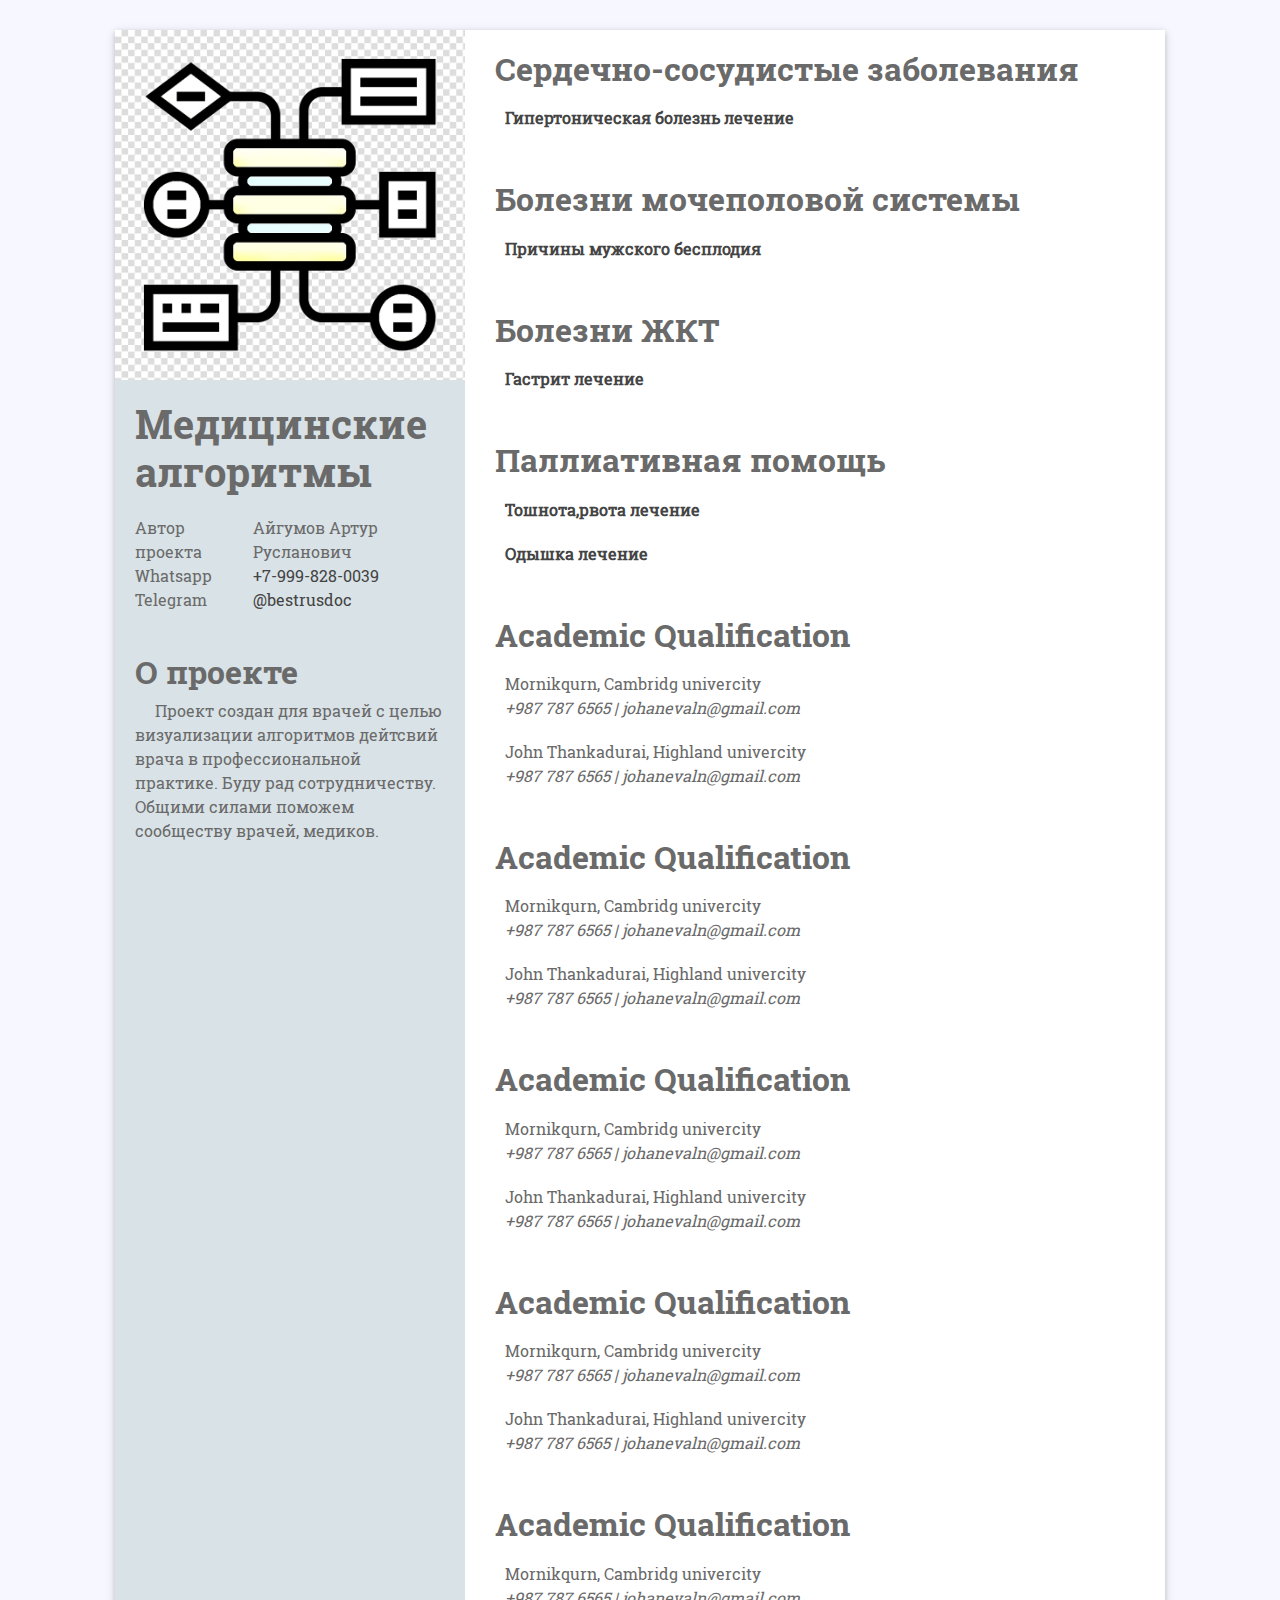
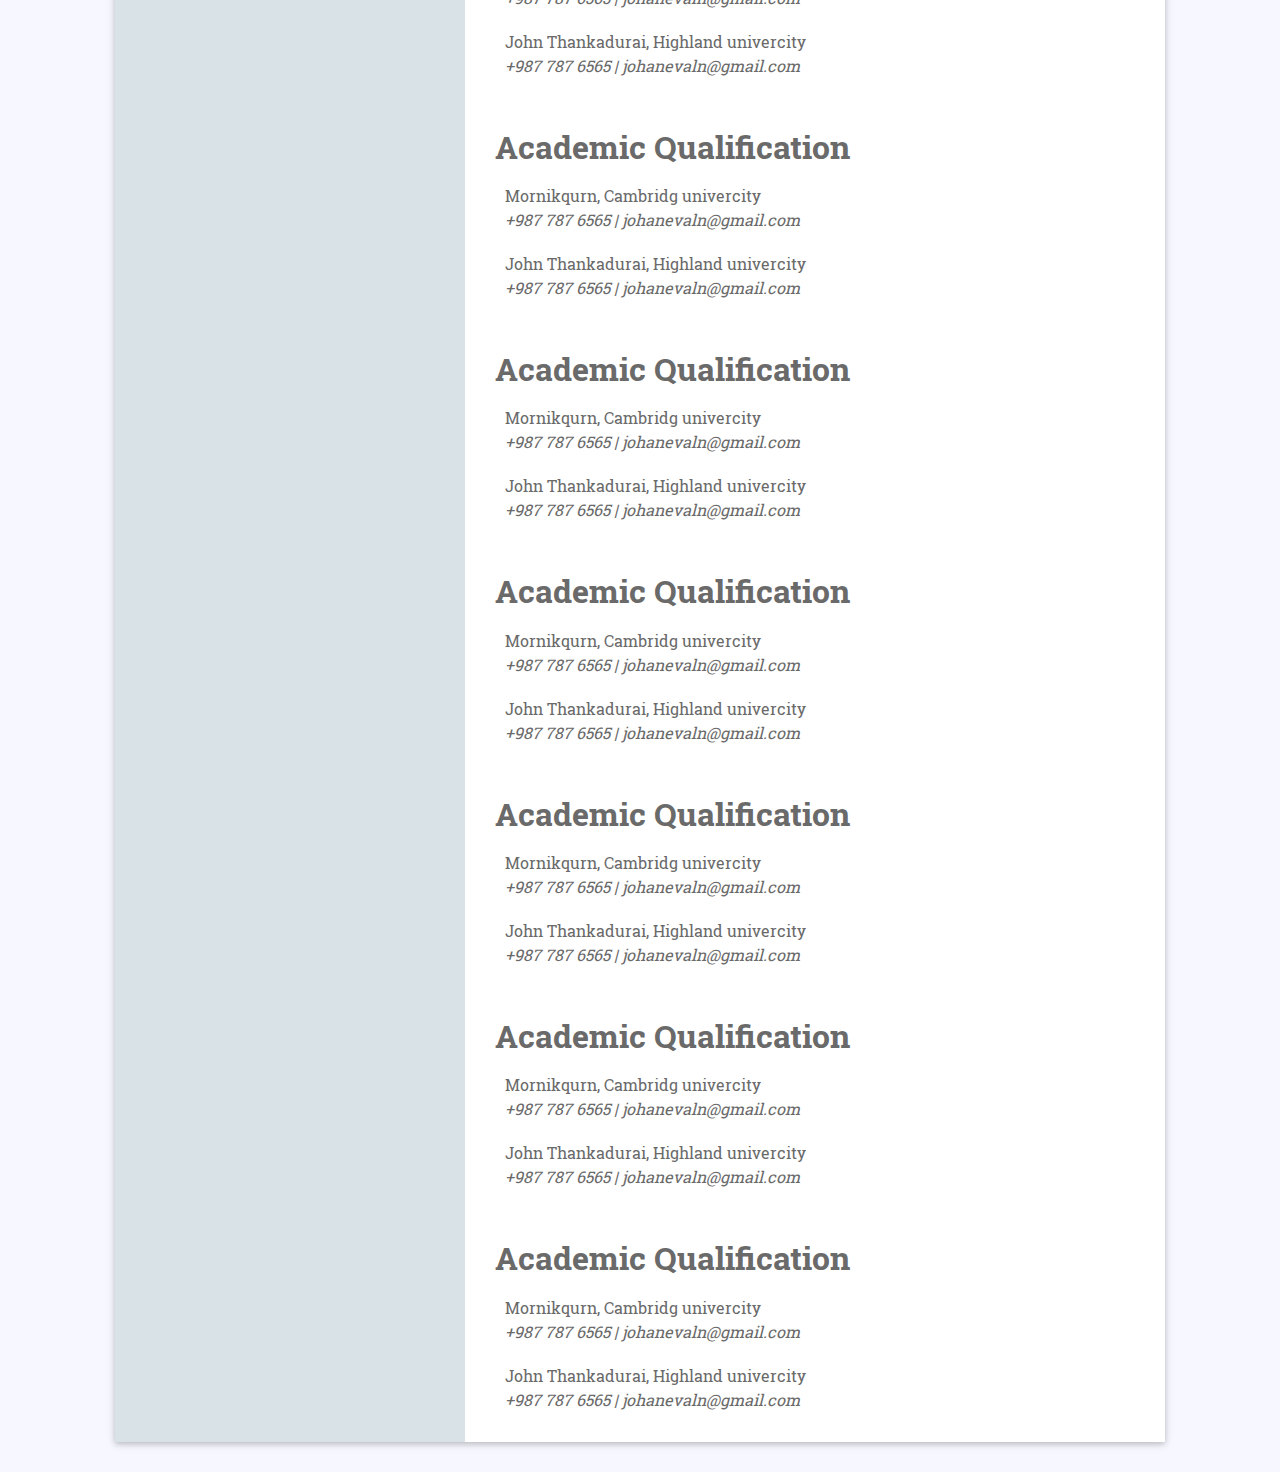
==== index.html @ bb40dbf5 "сс" ====
<!doctype html>
<html lang="en">

<head>
    <meta charset="utf-8">
    <meta name="viewport" content="width=device-width, initial-scale=1, shrink-to-fit=no">
    <title>Медицинские алгоритмы</title>
    <!-- Yandex.Metrika counter -->
    <script type="text/javascript" >
    (function(m,e,t,r,i,k,a){m[i]=m[i]||function(){(m[i].a=m[i].a||[]).push(arguments)};
    m[i].l=1*new Date();k=e.createElement(t),a=e.getElementsByTagName(t)[0],k.async=1,k.src=r,a.parentNode.insertBefore(k,a)})
    (window, document, "script", "https://mc.yandex.ru/metrika/tag.js", "ym");
    ym(70393072, "init", {
         clickmap:true,
         trackLinks:true,
         accurateTrackBounce:true,
         webvisor:true
    });
    </script>
    <noscript><div><img src="https://mc.yandex.ru/watch/70393072" style="position:absolute; left:-9999px;" alt="" /></div></noscript>
    <!-- /Yandex.Metrika counter -->
    <link rel="shortcut icon" href="assets/images/fav.jpg">
    <link rel="stylesheet" href="assets/css/bootstrap.min.css">
    <link rel="stylesheet" href="assets/css/fontawsom-all.min.css">
    <link rel="stylesheet" type="text/css" href="assets/css/style.css" />
</head>

<body>
    <div class="container-fluid overcover">
        <div class="container profile-box">
            <div class="row">
                <div class="col-lg-4 col-md-5 leftgh">
                    <div class="image-box">
                        <img src="assets/images/profile.jpg" alt="">
                    </div>
                    <div class="name-info">
                        <h1>Медицинские алгоритмы</h1>
                        <div class="row no-margin">
                            <div class="col-4 no-padding">
                                Автор проекта
                            </div>
                            <div class="col-8">
                                Айгумов Артур Русланович
                            </div>
                        </div>
                        <div class="row no-margin">
                            <div class="col-4 no-padding">
                                Whatsapp
                            </div>
                            <div class="col-8">
                                <p><a href="https://wa.me/79998280039">+7-999-828-0039</a></p>
                            </div>
                        </div>

                        <div class="row no-margin">
                            <div class="col-4 no-padding">
                                Telegram
                            </div>
                            <div class="col-8">
                                <p><a href="http://t.me/bestrusdoc">@bestrusdoc</a></p>
                            </div>
                        </div>
                        <div class="row no-margin">
                            <div class="col-4 no-padding">
                            </div>
                            <div class="col-8">
                            
                            </div>
                        </div>
                    </div>
                    <div class="profile">
                        <h2>О проекте</h2>
                        <p>Проект создан для врачей с целью визуализации алгоритмов дейтсвий врача в профессиональной практике. Буду рад сотрудничеству. Общими силами поможем сообществу врачей, медиков.</p>
                    </div>
                </div>
                <div class="col-lg-8 col-md-7 no-padding">
                    <div class="rit-data">
                        <h2>Сердечно-сосудистые заболевания</h2>
                        <ul>
                            <li><b><a href="https://doctormdx.github.io/medical_algoritm/algorithm/arterial_hypertension_treatment.html">Гипертоническая болезнь лечение</a></b>
                            </li>
                        </ul>
                    </div>
                    <div class="rit-data">
                        <h2>Болезни мочеполовой системы</h2>
                        <ul>
                            <li><b><a href="https://doctormdx.github.io/medical_algoritm/algorithm/male_infertility_ causes.html">Причины мужского бесплодия</a></b>
                            </li>
                        </ul>
                    </div>
                    <div class="rit-data">
                        <h2>Болезни ЖКТ</h2>
                        <ul>
                            <li><b><a href="https://doctormdx.github.io/medical_algoritm/algorithm/gastritis_treatment.html">Гастрит лечение</a></b>
                            </li>
                        </ul>
                    </div>
                    <div class="rit-data">
                        <h2>Паллиативная помощь</h2>
                        <ul>
                            <li><b><a href="https://doctormdx.github.io/medical_algoritm/algorithm/nausea_ vomiting_treatment.html">Тошнота,рвота лечение</a></b>
                            </li>
                            <li><b><a href="https://doctormdx.github.io/medical_algoritm/algorithm/breathlessness_treatment.html">Одышка лечение</a></b>
                            </li>
                        </ul>
                    </div>
                    <div class="rit-data referencess">
                        <h2>Academic Qualification</h2>
                        <ul>
                            <li>
                                <p>Mornikqurn, Cambridg univercity </p>
                                <i>+987 787 6565 | johanevaln@gmail.com</i>
                            </li>
                             <li>
                                <p>John Thankadurai, Highland univercity </p>
                                <i>+987 787 6565 | johanevaln@gmail.com</i>
                            </li>
                        </ul>
                    </div><div class="rit-data referencess">
                        <h2>Academic Qualification</h2>
                        <ul>
                            <li>
                                <p>Mornikqurn, Cambridg univercity </p>
                                <i>+987 787 6565 | johanevaln@gmail.com</i>
                            </li>
                             <li>
                                <p>John Thankadurai, Highland univercity </p>
                                <i>+987 787 6565 | johanevaln@gmail.com</i>
                            </li>
                        </ul>
                    </div><div class="rit-data referencess">
                        <h2>Academic Qualification</h2>
                        <ul>
                            <li>
                                <p>Mornikqurn, Cambridg univercity </p>
                                <i>+987 787 6565 | johanevaln@gmail.com</i>
                            </li>
                             <li>
                                <p>John Thankadurai, Highland univercity </p>
                                <i>+987 787 6565 | johanevaln@gmail.com</i>
                            </li>
                        </ul>
                    </div><div class="rit-data referencess">
                        <h2>Academic Qualification</h2>
                        <ul>
                            <li>
                                <p>Mornikqurn, Cambridg univercity </p>
                                <i>+987 787 6565 | johanevaln@gmail.com</i>
                            </li>
                             <li>
                                <p>John Thankadurai, Highland univercity </p>
                                <i>+987 787 6565 | johanevaln@gmail.com</i>
                            </li>
                        </ul>
                    </div><div class="rit-data referencess">
                        <h2>Academic Qualification</h2>
                        <ul>
                            <li>
                                <p>Mornikqurn, Cambridg univercity </p>
                                <i>+987 787 6565 | johanevaln@gmail.com</i>
                            </li>
                             <li>
                                <p>John Thankadurai, Highland univercity </p>
                                <i>+987 787 6565 | johanevaln@gmail.com</i>
                            </li>
                        </ul>
                    </div><div class="rit-data referencess">
                        <h2>Academic Qualification</h2>
                        <ul>
                            <li>
                                <p>Mornikqurn, Cambridg univercity </p>
                                <i>+987 787 6565 | johanevaln@gmail.com</i>
                            </li>
                             <li>
                                <p>John Thankadurai, Highland univercity </p>
                                <i>+987 787 6565 | johanevaln@gmail.com</i>
                            </li>
                        </ul>
                    </div><div class="rit-data referencess">
                        <h2>Academic Qualification</h2>
                        <ul>
                            <li>
                                <p>Mornikqurn, Cambridg univercity </p>
                                <i>+987 787 6565 | johanevaln@gmail.com</i>
                            </li>
                             <li>
                                <p>John Thankadurai, Highland univercity </p>
                                <i>+987 787 6565 | johanevaln@gmail.com</i>
                            </li>
                        </ul>
                    </div><div class="rit-data referencess">
                        <h2>Academic Qualification</h2>
                        <ul>
                            <li>
                                <p>Mornikqurn, Cambridg univercity </p>
                                <i>+987 787 6565 | johanevaln@gmail.com</i>
                            </li>
                             <li>
                                <p>John Thankadurai, Highland univercity </p>
                                <i>+987 787 6565 | johanevaln@gmail.com</i>
                            </li>
                        </ul>
                    </div><div class="rit-data referencess">
                        <h2>Academic Qualification</h2>
                        <ul>
                            <li>
                                <p>Mornikqurn, Cambridg univercity </p>
                                <i>+987 787 6565 | johanevaln@gmail.com</i>
                            </li>
                             <li>
                                <p>John Thankadurai, Highland univercity </p>
                                <i>+987 787 6565 | johanevaln@gmail.com</i>
                            </li>
                        </ul>
                    </div><div class="rit-data referencess">
                        <h2>Academic Qualification</h2>
                        <ul>
                            <li>
                                <p>Mornikqurn, Cambridg univercity </p>
                                <i>+987 787 6565 | johanevaln@gmail.com</i>
                            </li>
                             <li>
                                <p>John Thankadurai, Highland univercity </p>
                                <i>+987 787 6565 | johanevaln@gmail.com</i>
                            </li>
                        </ul>
                    </div><div class="rit-data referencess">
                        <h2>Academic Qualification</h2>
                        <ul>
                            <li>
                                <p>Mornikqurn, Cambridg univercity </p>
                                <i>+987 787 6565 | johanevaln@gmail.com</i>
                            </li>
                             <li>
                                <p>John Thankadurai, Highland univercity </p>
                                <i>+987 787 6565 | johanevaln@gmail.com</i>
                            </li>
                        </ul>
                    </div>
                </div>
            </div>
        </div>
    </div>
</body>

<script src="assets/js/jquery-3.2.1.min.js"></script>
<script src="assets/js/popper.min.js"></script>
<script src="assets/js/bootstrap.min.js"></script>
<script src="assets/js/script.js"></script>


</html>
---- assets/css/fontawsom-all.min.css ----
/*!
 * Font Awesome Free 5.3.1 by @fontawesome - https://fontawesome.com
 * License - https://fontawesome.com/license/free (Icons: CC BY 4.0, Fonts: SIL OFL 1.1, Code: MIT License)
 */
.fa,.fab,.fal,.far,.fas{-moz-osx-font-smoothing:grayscale;-webkit-font-smoothing:antialiased;display:inline-block;font-style:normal;font-variant:normal;text-rendering:auto;line-height:1}.fa-lg{font-size:1.33333em;line-height:.75em;vertical-align:-.0667em}.fa-xs{font-size:.75em}.fa-sm{font-size:.875em}.fa-1x{font-size:1em}.fa-2x{font-size:2em}.fa-3x{font-size:3em}.fa-4x{font-size:4em}.fa-5x{font-size:5em}.fa-6x{font-size:6em}.fa-7x{font-size:7em}.fa-8x{font-size:8em}.fa-9x{font-size:9em}.fa-10x{font-size:10em}.fa-fw{text-align:center;width:1.25em}.fa-ul{list-style-type:none;margin-left:2.5em;padding-left:0}.fa-ul>li{position:relative}.fa-li{left:-2em;position:absolute;text-align:center;width:2em;line-height:inherit}.fa-border{border:.08em solid #eee;border-radius:.1em;padding:.2em .25em .15em}.fa-pull-left{float:left}.fa-pull-right{float:right}.fa.fa-pull-left,.fab.fa-pull-left,.fal.fa-pull-left,.far.fa-pull-left,.fas.fa-pull-left{margin-right:.3em}.fa.fa-pull-right,.fab.fa-pull-right,.fal.fa-pull-right,.far.fa-pull-right,.fas.fa-pull-right{margin-left:.3em}.fa-spin{animation:fa-spin 2s infinite linear}.fa-pulse{animation:fa-spin 1s infinite steps(8)}@keyframes fa-spin{0%{transform:rotate(0deg)}to{transform:rotate(1turn)}}.fa-rotate-90{-ms-filter:"progid:DXImageTransform.Microsoft.BasicImage(rotation=1)";transform:rotate(90deg)}.fa-rotate-180{-ms-filter:"progid:DXImageTransform.Microsoft.BasicImage(rotation=2)";transform:rotate(180deg)}.fa-rotate-270{-ms-filter:"progid:DXImageTransform.Microsoft.BasicImage(rotation=3)";transform:rotate(270deg)}.fa-flip-horizontal{-ms-filter:"progid:DXImageTransform.Microsoft.BasicImage(rotation=0, mirror=1)";transform:scaleX(-1)}.fa-flip-vertical{transform:scaleY(-1)}.fa-flip-horizontal.fa-flip-vertical,.fa-flip-vertical{-ms-filter:"progid:DXImageTransform.Microsoft.BasicImage(rotation=2, mirror=1)"}.fa-flip-horizontal.fa-flip-vertical{transform:scale(-1)}:root .fa-flip-horizontal,:root .fa-flip-vertical,:root .fa-rotate-90,:root .fa-rotate-180,:root .fa-rotate-270{-webkit-filter:none;filter:none}.fa-stack{display:inline-block;height:2em;line-height:2em;position:relative;vertical-align:middle;width:2em}.fa-stack-1x,.fa-stack-2x{left:0;position:absolute;text-align:center;width:100%}.fa-stack-1x{line-height:inherit}.fa-stack-2x{font-size:2em}.fa-inverse{color:#fff}.fa-500px:before{content:"\f26e"}.fa-accessible-icon:before{content:"\f368"}.fa-accusoft:before{content:"\f369"}.fa-ad:before{content:"\f641"}.fa-address-book:before{content:"\f2b9"}.fa-address-card:before{content:"\f2bb"}.fa-adjust:before{content:"\f042"}.fa-adn:before{content:"\f170"}.fa-adversal:before{content:"\f36a"}.fa-affiliatetheme:before{content:"\f36b"}.fa-air-freshener:before{content:"\f5d0"}.fa-algolia:before{content:"\f36c"}.fa-align-center:before{content:"\f037"}.fa-align-justify:before{content:"\f039"}.fa-align-left:before{content:"\f036"}.fa-align-right:before{content:"\f038"}.fa-alipay:before{content:"\f642"}.fa-allergies:before{content:"\f461"}.fa-amazon:before{content:"\f270"}.fa-amazon-pay:before{content:"\f42c"}.fa-ambulance:before{content:"\f0f9"}.fa-american-sign-language-interpreting:before{content:"\f2a3"}.fa-amilia:before{content:"\f36d"}.fa-anchor:before{content:"\f13d"}.fa-android:before{content:"\f17b"}.fa-angellist:before{content:"\f209"}.fa-angle-double-down:before{content:"\f103"}.fa-angle-double-left:before{content:"\f100"}.fa-angle-double-right:before{content:"\f101"}.fa-angle-double-up:before{content:"\f102"}.fa-angle-down:before{content:"\f107"}.fa-angle-left:before{content:"\f104"}.fa-angle-right:before{content:"\f105"}.fa-angle-up:before{content:"\f106"}.fa-angry:before{content:"\f556"}.fa-angrycreative:before{content:"\f36e"}.fa-angular:before{content:"\f420"}.fa-ankh:before{content:"\f644"}.fa-app-store:before{content:"\f36f"}.fa-app-store-ios:before{content:"\f370"}.fa-apper:before{content:"\f371"}.fa-apple:before{content:"\f179"}.fa-apple-alt:before{content:"\f5d1"}.fa-apple-pay:before{content:"\f415"}.fa-archive:before{content:"\f187"}.fa-archway:before{content:"\f557"}.fa-arrow-alt-circle-down:before{content:"\f358"}.fa-arrow-alt-circle-left:before{content:"\f359"}.fa-arrow-alt-circle-right:before{content:"\f35a"}.fa-arrow-alt-circle-up:before{content:"\f35b"}.fa-arrow-circle-down:before{content:"\f0ab"}.fa-arrow-circle-left:before{content:"\f0a8"}.fa-arrow-circle-right:before{content:"\f0a9"}.fa-arrow-circle-up:before{content:"\f0aa"}.fa-arrow-down:before{content:"\f063"}.fa-arrow-left:before{content:"\f060"}.fa-arrow-right:before{content:"\f061"}.fa-arrow-up:before{content:"\f062"}.fa-arrows-alt:before{content:"\f0b2"}.fa-arrows-alt-h:before{content:"\f337"}.fa-arrows-alt-v:before{content:"\f338"}.fa-assistive-listening-systems:before{content:"\f2a2"}.fa-asterisk:before{content:"\f069"}.fa-asymmetrik:before{content:"\f372"}.fa-at:before{content:"\f1fa"}.fa-atlas:before{content:"\f558"}.fa-atom:before{content:"\f5d2"}.fa-audible:before{content:"\f373"}.fa-audio-description:before{content:"\f29e"}.fa-autoprefixer:before{content:"\f41c"}.fa-avianex:before{content:"\f374"}.fa-aviato:before{content:"\f421"}.fa-award:before{content:"\f559"}.fa-aws:before{content:"\f375"}.fa-backspace:before{content:"\f55a"}.fa-backward:before{content:"\f04a"}.fa-balance-scale:before{content:"\f24e"}.fa-ban:before{content:"\f05e"}.fa-band-aid:before{content:"\f462"}.fa-bandcamp:before{content:"\f2d5"}.fa-barcode:before{content:"\f02a"}.fa-bars:before{content:"\f0c9"}.fa-baseball-ball:before{content:"\f433"}.fa-basketball-ball:before{content:"\f434"}.fa-bath:before{content:"\f2cd"}.fa-battery-empty:before{content:"\f244"}.fa-battery-full:before{content:"\f240"}.fa-battery-half:before{content:"\f242"}.fa-battery-quarter:before{content:"\f243"}.fa-battery-three-quarters:before{content:"\f241"}.fa-bed:before{content:"\f236"}.fa-beer:before{content:"\f0fc"}.fa-behance:before{content:"\f1b4"}.fa-behance-square:before{content:"\f1b5"}.fa-bell:before{content:"\f0f3"}.fa-bell-slash:before{content:"\f1f6"}.fa-bezier-curve:before{content:"\f55b"}.fa-bible:before{content:"\f647"}.fa-bicycle:before{content:"\f206"}.fa-bimobject:before{content:"\f378"}.fa-binoculars:before{content:"\f1e5"}.fa-birthday-cake:before{content:"\f1fd"}.fa-bitbucket:before{content:"\f171"}.fa-bitcoin:before{content:"\f379"}.fa-bity:before{content:"\f37a"}.fa-black-tie:before{content:"\f27e"}.fa-blackberry:before{content:"\f37b"}.fa-blender:before{content:"\f517"}.fa-blind:before{content:"\f29d"}.fa-blogger:before{content:"\f37c"}.fa-blogger-b:before{content:"\f37d"}.fa-bluetooth:before{content:"\f293"}.fa-bluetooth-b:before{content:"\f294"}.fa-bold:before{content:"\f032"}.fa-bolt:before{content:"\f0e7"}.fa-bomb:before{content:"\f1e2"}.fa-bone:before{content:"\f5d7"}.fa-bong:before{content:"\f55c"}.fa-book:before{content:"\f02d"}.fa-book-open:before{content:"\f518"}.fa-book-reader:before{content:"\f5da"}.fa-bookmark:before{content:"\f02e"}.fa-bowling-ball:before{content:"\f436"}.fa-box:before{content:"\f466"}.fa-box-open:before{content:"\f49e"}.fa-boxes:before{content:"\f468"}.fa-braille:before{content:"\f2a1"}.fa-brain:before{content:"\f5dc"}.fa-briefcase:before{content:"\f0b1"}.fa-briefcase-medical:before{content:"\f469"}.fa-broadcast-tower:before{content:"\f519"}.fa-broom:before{content:"\f51a"}.fa-brush:before{content:"\f55d"}.fa-btc:before{content:"\f15a"}.fa-bug:before{content:"\f188"}.fa-building:before{content:"\f1ad"}.fa-bullhorn:before{content:"\f0a1"}.fa-bullseye:before{content:"\f140"}.fa-burn:before{content:"\f46a"}.fa-buromobelexperte:before{content:"\f37f"}.fa-bus:before{content:"\f207"}.fa-bus-alt:before{content:"\f55e"}.fa-business-time:before{content:"\f64a"}.fa-buysellads:before{content:"\f20d"}.fa-calculator:before{content:"\f1ec"}.fa-calendar:before{content:"\f133"}.fa-calendar-alt:before{content:"\f073"}.fa-calendar-check:before{content:"\f274"}.fa-calendar-minus:before{content:"\f272"}.fa-calendar-plus:before{content:"\f271"}.fa-calendar-times:before{content:"\f273"}.fa-camera:before{content:"\f030"}.fa-camera-retro:before{content:"\f083"}.fa-cannabis:before{content:"\f55f"}.fa-capsules:before{content:"\f46b"}.fa-car:before{content:"\f1b9"}.fa-car-alt:before{content:"\f5de"}.fa-car-battery:before{content:"\f5df"}.fa-car-crash:before{content:"\f5e1"}.fa-car-side:before{content:"\f5e4"}.fa-caret-down:before{content:"\f0d7"}.fa-caret-left:before{content:"\f0d9"}.fa-caret-right:before{content:"\f0da"}.fa-caret-square-down:before{content:"\f150"}.fa-caret-square-left:before{content:"\f191"}.fa-caret-square-right:before{content:"\f152"}.fa-caret-square-up:before{content:"\f151"}.fa-caret-up:before{content:"\f0d8"}.fa-cart-arrow-down:before{content:"\f218"}.fa-cart-plus:before{content:"\f217"}.fa-cc-amazon-pay:before{content:"\f42d"}.fa-cc-amex:before{content:"\f1f3"}.fa-cc-apple-pay:before{content:"\f416"}.fa-cc-diners-club:before{content:"\f24c"}.fa-cc-discover:before{content:"\f1f2"}.fa-cc-jcb:before{content:"\f24b"}.fa-cc-mastercard:before{content:"\f1f1"}.fa-cc-paypal:before{content:"\f1f4"}.fa-cc-stripe:before{content:"\f1f5"}.fa-cc-visa:before{content:"\f1f0"}.fa-centercode:before{content:"\f380"}.fa-certificate:before{content:"\f0a3"}.fa-chalkboard:before{content:"\f51b"}.fa-chalkboard-teacher:before{content:"\f51c"}.fa-charging-station:before{content:"\f5e7"}.fa-chart-area:before{content:"\f1fe"}.fa-chart-bar:before{content:"\f080"}.fa-chart-line:before{content:"\f201"}.fa-chart-pie:before{content:"\f200"}.fa-check:before{content:"\f00c"}.fa-check-circle:before{content:"\f058"}.fa-check-double:before{content:"\f560"}.fa-check-square:before{content:"\f14a"}.fa-chess:before{content:"\f439"}.fa-chess-bishop:before{content:"\f43a"}.fa-chess-board:before{content:"\f43c"}.fa-chess-king:before{content:"\f43f"}.fa-chess-knight:before{content:"\f441"}.fa-chess-pawn:before{content:"\f443"}.fa-chess-queen:before{content:"\f445"}.fa-chess-rook:before{content:"\f447"}.fa-chevron-circle-down:before{content:"\f13a"}.fa-chevron-circle-left:before{content:"\f137"}.fa-chevron-circle-right:before{content:"\f138"}.fa-chevron-circle-up:before{content:"\f139"}.fa-chevron-down:before{content:"\f078"}.fa-chevron-left:before{content:"\f053"}.fa-chevron-right:before{content:"\f054"}.fa-chevron-up:before{content:"\f077"}.fa-child:before{content:"\f1ae"}.fa-chrome:before{content:"\f268"}.fa-church:before{content:"\f51d"}.fa-circle:before{content:"\f111"}.fa-circle-notch:before{content:"\f1ce"}.fa-city:before{content:"\f64f"}.fa-clipboard:before{content:"\f328"}.fa-clipboard-check:before{content:"\f46c"}.fa-clipboard-list:before{content:"\f46d"}.fa-clock:before{content:"\f017"}.fa-clone:before{content:"\f24d"}.fa-closed-captioning:before{content:"\f20a"}.fa-cloud:before{content:"\f0c2"}.fa-cloud-download-alt:before{content:"\f381"}.fa-cloud-upload-alt:before{content:"\f382"}.fa-cloudscale:before{content:"\f383"}.fa-cloudsmith:before{content:"\f384"}.fa-cloudversify:before{content:"\f385"}.fa-cocktail:before{content:"\f561"}.fa-code:before{content:"\f121"}.fa-code-branch:before{content:"\f126"}.fa-codepen:before{content:"\f1cb"}.fa-codiepie:before{content:"\f284"}.fa-coffee:before{content:"\f0f4"}.fa-cog:before{content:"\f013"}.fa-cogs:before{content:"\f085"}.fa-coins:before{content:"\f51e"}.fa-columns:before{content:"\f0db"}.fa-comment:before{content:"\f075"}.fa-comment-alt:before{content:"\f27a"}.fa-comment-dollar:before{content:"\f651"}.fa-comment-dots:before{content:"\f4ad"}.fa-comment-slash:before{content:"\f4b3"}.fa-comments:before{content:"\f086"}.fa-comments-dollar:before{content:"\f653"}.fa-compact-disc:before{content:"\f51f"}.fa-compass:before{content:"\f14e"}.fa-compress:before{content:"\f066"}.fa-concierge-bell:before{content:"\f562"}.fa-connectdevelop:before{content:"\f20e"}.fa-contao:before{content:"\f26d"}.fa-cookie:before{content:"\f563"}.fa-cookie-bite:before{content:"\f564"}.fa-copy:before{content:"\f0c5"}.fa-copyright:before{content:"\f1f9"}.fa-couch:before{content:"\f4b8"}.fa-cpanel:before{content:"\f388"}.fa-creative-commons:before{content:"\f25e"}.fa-creative-commons-by:before{content:"\f4e7"}.fa-creative-commons-nc:before{content:"\f4e8"}.fa-creative-commons-nc-eu:before{content:"\f4e9"}.fa-creative-commons-nc-jp:before{content:"\f4ea"}.fa-creative-commons-nd:before{content:"\f4eb"}.fa-creative-commons-pd:before{content:"\f4ec"}.fa-creative-commons-pd-alt:before{content:"\f4ed"}.fa-creative-commons-remix:before{content:"\f4ee"}.fa-creative-commons-sa:before{content:"\f4ef"}.fa-creative-commons-sampling:before{content:"\f4f0"}.fa-creative-commons-sampling-plus:before{content:"\f4f1"}.fa-creative-commons-share:before{content:"\f4f2"}.fa-credit-card:before{content:"\f09d"}.fa-crop:before{content:"\f125"}.fa-crop-alt:before{content:"\f565"}.fa-cross:before{content:"\f654"}.fa-crosshairs:before{content:"\f05b"}.fa-crow:before{content:"\f520"}.fa-crown:before{content:"\f521"}.fa-css3:before{content:"\f13c"}.fa-css3-alt:before{content:"\f38b"}.fa-cube:before{content:"\f1b2"}.fa-cubes:before{content:"\f1b3"}.fa-cut:before{content:"\f0c4"}.fa-cuttlefish:before{content:"\f38c"}.fa-d-and-d:before{content:"\f38d"}.fa-dashcube:before{content:"\f210"}.fa-database:before{content:"\f1c0"}.fa-deaf:before{content:"\f2a4"}.fa-delicious:before{content:"\f1a5"}.fa-deploydog:before{content:"\f38e"}.fa-deskpro:before{content:"\f38f"}.fa-desktop:before{content:"\f108"}.fa-deviantart:before{content:"\f1bd"}.fa-dharmachakra:before{content:"\f655"}.fa-diagnoses:before{content:"\f470"}.fa-dice:before{content:"\f522"}.fa-dice-five:before{content:"\f523"}.fa-dice-four:before{content:"\f524"}.fa-dice-one:before{content:"\f525"}.fa-dice-six:before{content:"\f526"}.fa-dice-three:before{content:"\f527"}.fa-dice-two:before{content:"\f528"}.fa-digg:before{content:"\f1a6"}.fa-digital-ocean:before{content:"\f391"}.fa-digital-tachograph:before{content:"\f566"}.fa-directions:before{content:"\f5eb"}.fa-discord:before{content:"\f392"}.fa-discourse:before{content:"\f393"}.fa-divide:before{content:"\f529"}.fa-dizzy:before{content:"\f567"}.fa-dna:before{content:"\f471"}.fa-dochub:before{content:"\f394"}.fa-docker:before{content:"\f395"}.fa-dollar-sign:before{content:"\f155"}.fa-dolly:before{content:"\f472"}.fa-dolly-flatbed:before{content:"\f474"}.fa-donate:before{content:"\f4b9"}.fa-door-closed:before{content:"\f52a"}.fa-door-open:before{content:"\f52b"}.fa-dot-circle:before{content:"\f192"}.fa-dove:before{content:"\f4ba"}.fa-download:before{content:"\f019"}.fa-draft2digital:before{content:"\f396"}.fa-drafting-compass:before{content:"\f568"}.fa-draw-polygon:before{content:"\f5ee"}.fa-dribbble:before{content:"\f17d"}.fa-dribbble-square:before{content:"\f397"}.fa-dropbox:before{content:"\f16b"}.fa-drum:before{content:"\f569"}.fa-drum-steelpan:before{content:"\f56a"}.fa-drupal:before{content:"\f1a9"}.fa-dumbbell:before{content:"\f44b"}.fa-dyalog:before{content:"\f399"}.fa-earlybirds:before{content:"\f39a"}.fa-ebay:before{content:"\f4f4"}.fa-edge:before{content:"\f282"}.fa-edit:before{content:"\f044"}.fa-eject:before{content:"\f052"}.fa-elementor:before{content:"\f430"}.fa-ellipsis-h:before{content:"\f141"}.fa-ellipsis-v:before{content:"\f142"}.fa-ello:before{content:"\f5f1"}.fa-ember:before{content:"\f423"}.fa-empire:before{content:"\f1d1"}.fa-envelope:before{content:"\f0e0"}.fa-envelope-open:before{content:"\f2b6"}.fa-envelope-open-text:before{content:"\f658"}.fa-envelope-square:before{content:"\f199"}.fa-envira:before{content:"\f299"}.fa-equals:before{content:"\f52c"}.fa-eraser:before{content:"\f12d"}.fa-erlang:before{content:"\f39d"}.fa-ethereum:before{content:"\f42e"}.fa-etsy:before{content:"\f2d7"}.fa-euro-sign:before{content:"\f153"}.fa-exchange-alt:before{content:"\f362"}.fa-exclamation:before{content:"\f12a"}.fa-exclamation-circle:before{content:"\f06a"}.fa-exclamation-triangle:before{content:"\f071"}.fa-expand:before{content:"\f065"}.fa-expand-arrows-alt:before{content:"\f31e"}.fa-expeditedssl:before{content:"\f23e"}.fa-external-link-alt:before{content:"\f35d"}.fa-external-link-square-alt:before{content:"\f360"}.fa-eye:before{content:"\f06e"}.fa-eye-dropper:before{content:"\f1fb"}.fa-eye-slash:before{content:"\f070"}.fa-facebook:before{content:"\f09a"}.fa-facebook-f:before{content:"\f39e"}.fa-facebook-messenger:before{content:"\f39f"}.fa-facebook-square:before{content:"\f082"}.fa-fast-backward:before{content:"\f049"}.fa-fast-forward:before{content:"\f050"}.fa-fax:before{content:"\f1ac"}.fa-feather:before{content:"\f52d"}.fa-feather-alt:before{content:"\f56b"}.fa-female:before{content:"\f182"}.fa-fighter-jet:before{content:"\f0fb"}.fa-file:before{content:"\f15b"}.fa-file-alt:before{content:"\f15c"}.fa-file-archive:before{content:"\f1c6"}.fa-file-audio:before{content:"\f1c7"}.fa-file-code:before{content:"\f1c9"}.fa-file-contract:before{content:"\f56c"}.fa-file-download:before{content:"\f56d"}.fa-file-excel:before{content:"\f1c3"}.fa-file-export:before{content:"\f56e"}.fa-file-image:before{content:"\f1c5"}.fa-file-import:before{content:"\f56f"}.fa-file-invoice:before{content:"\f570"}.fa-file-invoice-dollar:before{content:"\f571"}.fa-file-medical:before{content:"\f477"}.fa-file-medical-alt:before{content:"\f478"}.fa-file-pdf:before{content:"\f1c1"}.fa-file-powerpoint:before{content:"\f1c4"}.fa-file-prescription:before{content:"\f572"}.fa-file-signature:before{content:"\f573"}.fa-file-upload:before{content:"\f574"}.fa-file-video:before{content:"\f1c8"}.fa-file-word:before{content:"\f1c2"}.fa-fill:before{content:"\f575"}.fa-fill-drip:before{content:"\f576"}.fa-film:before{content:"\f008"}.fa-filter:before{content:"\f0b0"}.fa-fingerprint:before{content:"\f577"}.fa-fire:before{content:"\f06d"}.fa-fire-extinguisher:before{content:"\f134"}.fa-firefox:before{content:"\f269"}.fa-first-aid:before{content:"\f479"}.fa-first-order:before{content:"\f2b0"}.fa-first-order-alt:before{content:"\f50a"}.fa-firstdraft:before{content:"\f3a1"}.fa-fish:before{content:"\f578"}.fa-flag:before{content:"\f024"}.fa-flag-checkered:before{content:"\f11e"}.fa-flask:before{content:"\f0c3"}.fa-flickr:before{content:"\f16e"}.fa-flipboard:before{content:"\f44d"}.fa-flushed:before{content:"\f579"}.fa-fly:before{content:"\f417"}.fa-folder:before{content:"\f07b"}.fa-folder-minus:before{content:"\f65d"}.fa-folder-open:before{content:"\f07c"}.fa-folder-plus:before{content:"\f65e"}.fa-font:before{content:"\f031"}.fa-font-awesome:before{content:"\f2b4"}.fa-font-awesome-alt:before{content:"\f35c"}.fa-font-awesome-flag:before{content:"\f425"}.fa-font-awesome-logo-full:before{content:"\f4e6"}.fa-fonticons:before{content:"\f280"}.fa-fonticons-fi:before{content:"\f3a2"}.fa-football-ball:before{content:"\f44e"}.fa-fort-awesome:before{content:"\f286"}.fa-fort-awesome-alt:before{content:"\f3a3"}.fa-forumbee:before{content:"\f211"}.fa-forward:before{content:"\f04e"}.fa-foursquare:before{content:"\f180"}.fa-free-code-camp:before{content:"\f2c5"}.fa-freebsd:before{content:"\f3a4"}.fa-frog:before{content:"\f52e"}.fa-frown:before{content:"\f119"}.fa-frown-open:before{content:"\f57a"}.fa-fulcrum:before{content:"\f50b"}.fa-funnel-dollar:before{content:"\f662"}.fa-futbol:before{content:"\f1e3"}.fa-galactic-republic:before{content:"\f50c"}.fa-galactic-senate:before{content:"\f50d"}.fa-gamepad:before{content:"\f11b"}.fa-gas-pump:before{content:"\f52f"}.fa-gavel:before{content:"\f0e3"}.fa-gem:before{content:"\f3a5"}.fa-genderless:before{content:"\f22d"}.fa-get-pocket:before{content:"\f265"}.fa-gg:before{content:"\f260"}.fa-gg-circle:before{content:"\f261"}.fa-gift:before{content:"\f06b"}.fa-git:before{content:"\f1d3"}.fa-git-square:before{content:"\f1d2"}.fa-github:before{content:"\f09b"}.fa-github-alt:before{content:"\f113"}.fa-github-square:before{content:"\f092"}.fa-gitkraken:before{content:"\f3a6"}.fa-gitlab:before{content:"\f296"}.fa-gitter:before{content:"\f426"}.fa-glass-martini:before{content:"\f000"}.fa-glass-martini-alt:before{content:"\f57b"}.fa-glasses:before{content:"\f530"}.fa-glide:before{content:"\f2a5"}.fa-glide-g:before{content:"\f2a6"}.fa-globe:before{content:"\f0ac"}.fa-globe-africa:before{content:"\f57c"}.fa-globe-americas:before{content:"\f57d"}.fa-globe-asia:before{content:"\f57e"}.fa-gofore:before{content:"\f3a7"}.fa-golf-ball:before{content:"\f450"}.fa-goodreads:before{content:"\f3a8"}.fa-goodreads-g:before{content:"\f3a9"}.fa-google:before{content:"\f1a0"}.fa-google-drive:before{content:"\f3aa"}.fa-google-play:before{content:"\f3ab"}.fa-google-plus:before{content:"\f2b3"}.fa-google-plus-g:before{content:"\f0d5"}.fa-google-plus-square:before{content:"\f0d4"}.fa-google-wallet:before{content:"\f1ee"}.fa-gopuram:before{content:"\f664"}.fa-graduation-cap:before{content:"\f19d"}.fa-gratipay:before{content:"\f184"}.fa-grav:before{content:"\f2d6"}.fa-greater-than:before{content:"\f531"}.fa-greater-than-equal:before{content:"\f532"}.fa-grimace:before{content:"\f57f"}.fa-grin:before{content:"\f580"}.fa-grin-alt:before{content:"\f581"}.fa-grin-beam:before{content:"\f582"}.fa-grin-beam-sweat:before{content:"\f583"}.fa-grin-hearts:before{content:"\f584"}.fa-grin-squint:before{content:"\f585"}.fa-grin-squint-tears:before{content:"\f586"}.fa-grin-stars:before{content:"\f587"}.fa-grin-tears:before{content:"\f588"}.fa-grin-tongue:before{content:"\f589"}.fa-grin-tongue-squint:before{content:"\f58a"}.fa-grin-tongue-wink:before{content:"\f58b"}.fa-grin-wink:before{content:"\f58c"}.fa-grip-horizontal:before{content:"\f58d"}.fa-grip-vertical:before{content:"\f58e"}.fa-gripfire:before{content:"\f3ac"}.fa-grunt:before{content:"\f3ad"}.fa-gulp:before{content:"\f3ae"}.fa-h-square:before{content:"\f0fd"}.fa-hacker-news:before{content:"\f1d4"}.fa-hacker-news-square:before{content:"\f3af"}.fa-hackerrank:before{content:"\f5f7"}.fa-hamsa:before{content:"\f665"}.fa-hand-holding:before{content:"\f4bd"}.fa-hand-holding-heart:before{content:"\f4be"}.fa-hand-holding-usd:before{content:"\f4c0"}.fa-hand-lizard:before{content:"\f258"}.fa-hand-paper:before{content:"\f256"}.fa-hand-peace:before{content:"\f25b"}.fa-hand-point-down:before{content:"\f0a7"}.fa-hand-point-left:before{content:"\f0a5"}.fa-hand-point-right:before{content:"\f0a4"}.fa-hand-point-up:before{content:"\f0a6"}.fa-hand-pointer:before{content:"\f25a"}.fa-hand-rock:before{content:"\f255"}.fa-hand-scissors:before{content:"\f257"}.fa-hand-spock:before{content:"\f259"}.fa-hands:before{content:"\f4c2"}.fa-hands-helping:before{content:"\f4c4"}.fa-handshake:before{content:"\f2b5"}.fa-hashtag:before{content:"\f292"}.fa-haykal:before{content:"\f666"}.fa-hdd:before{content:"\f0a0"}.fa-heading:before{content:"\f1dc"}.fa-headphones:before{content:"\f025"}.fa-headphones-alt:before{content:"\f58f"}.fa-headset:before{content:"\f590"}.fa-heart:before{content:"\f004"}.fa-heartbeat:before{content:"\f21e"}.fa-helicopter:before{content:"\f533"}.fa-highlighter:before{content:"\f591"}.fa-hips:before{content:"\f452"}.fa-hire-a-helper:before{content:"\f3b0"}.fa-history:before{content:"\f1da"}.fa-hockey-puck:before{content:"\f453"}.fa-home:before{content:"\f015"}.fa-hooli:before{content:"\f427"}.fa-hornbill:before{content:"\f592"}.fa-hospital:before{content:"\f0f8"}.fa-hospital-alt:before{content:"\f47d"}.fa-hospital-symbol:before{content:"\f47e"}.fa-hot-tub:before{content:"\f593"}.fa-hotel:before{content:"\f594"}.fa-hotjar:before{content:"\f3b1"}.fa-hourglass:before{content:"\f254"}.fa-hourglass-end:before{content:"\f253"}.fa-hourglass-half:before{content:"\f252"}.fa-hourglass-start:before{content:"\f251"}.fa-houzz:before{content:"\f27c"}.fa-html5:before{content:"\f13b"}.fa-hubspot:before{content:"\f3b2"}.fa-i-cursor:before{content:"\f246"}.fa-id-badge:before{content:"\f2c1"}.fa-id-card:before{content:"\f2c2"}.fa-id-card-alt:before{content:"\f47f"}.fa-image:before{content:"\f03e"}.fa-images:before{content:"\f302"}.fa-imdb:before{content:"\f2d8"}.fa-inbox:before{content:"\f01c"}.fa-indent:before{content:"\f03c"}.fa-industry:before{content:"\f275"}.fa-infinity:before{content:"\f534"}.fa-info:before{content:"\f129"}.fa-info-circle:before{content:"\f05a"}.fa-instagram:before{content:"\f16d"}.fa-internet-explorer:before{content:"\f26b"}.fa-ioxhost:before{content:"\f208"}.fa-italic:before{content:"\f033"}.fa-itunes:before{content:"\f3b4"}.fa-itunes-note:before{content:"\f3b5"}.fa-java:before{content:"\f4e4"}.fa-jedi:before{content:"\f669"}.fa-jedi-order:before{content:"\f50e"}.fa-jenkins:before{content:"\f3b6"}.fa-joget:before{content:"\f3b7"}.fa-joint:before{content:"\f595"}.fa-joomla:before{content:"\f1aa"}.fa-journal-whills:before{content:"\f66a"}.fa-js:before{content:"\f3b8"}.fa-js-square:before{content:"\f3b9"}.fa-jsfiddle:before{content:"\f1cc"}.fa-kaaba:before{content:"\f66b"}.fa-kaggle:before{content:"\f5fa"}.fa-key:before{content:"\f084"}.fa-keybase:before{content:"\f4f5"}.fa-keyboard:before{content:"\f11c"}.fa-keycdn:before{content:"\f3ba"}.fa-khanda:before{content:"\f66d"}.fa-kickstarter:before{content:"\f3bb"}.fa-kickstarter-k:before{content:"\f3bc"}.fa-kiss:before{content:"\f596"}.fa-kiss-beam:before{content:"\f597"}.fa-kiss-wink-heart:before{content:"\f598"}.fa-kiwi-bird:before{content:"\f535"}.fa-korvue:before{content:"\f42f"}.fa-landmark:before{content:"\f66f"}.fa-language:before{content:"\f1ab"}.fa-laptop:before{content:"\f109"}.fa-laptop-code:before{content:"\f5fc"}.fa-laravel:before{content:"\f3bd"}.fa-lastfm:before{content:"\f202"}.fa-lastfm-square:before{content:"\f203"}.fa-laugh:before{content:"\f599"}.fa-laugh-beam:before{content:"\f59a"}.fa-laugh-squint:before{content:"\f59b"}.fa-laugh-wink:before{content:"\f59c"}.fa-layer-group:before{content:"\f5fd"}.fa-leaf:before{content:"\f06c"}.fa-leanpub:before{content:"\f212"}.fa-lemon:before{content:"\f094"}.fa-less:before{content:"\f41d"}.fa-less-than:before{content:"\f536"}.fa-less-than-equal:before{content:"\f537"}.fa-level-down-alt:before{content:"\f3be"}.fa-level-up-alt:before{content:"\f3bf"}.fa-life-ring:before{content:"\f1cd"}.fa-lightbulb:before{content:"\f0eb"}.fa-line:before{content:"\f3c0"}.fa-link:before{content:"\f0c1"}.fa-linkedin:before{content:"\f08c"}.fa-linkedin-in:before{content:"\f0e1"}.fa-linode:before{content:"\f2b8"}.fa-linux:before{content:"\f17c"}.fa-lira-sign:before{content:"\f195"}.fa-list:before{content:"\f03a"}.fa-list-alt:before{content:"\f022"}.fa-list-ol:before{content:"\f0cb"}.fa-list-ul:before{content:"\f0ca"}.fa-location-arrow:before{content:"\f124"}.fa-lock:before{content:"\f023"}.fa-lock-open:before{content:"\f3c1"}.fa-long-arrow-alt-down:before{content:"\f309"}.fa-long-arrow-alt-left:before{content:"\f30a"}.fa-long-arrow-alt-right:before{content:"\f30b"}.fa-long-arrow-alt-up:before{content:"\f30c"}.fa-low-vision:before{content:"\f2a8"}.fa-luggage-cart:before{content:"\f59d"}.fa-lyft:before{content:"\f3c3"}.fa-magento:before{content:"\f3c4"}.fa-magic:before{content:"\f0d0"}.fa-magnet:before{content:"\f076"}.fa-mail-bulk:before{content:"\f674"}.fa-mailchimp:before{content:"\f59e"}.fa-male:before{content:"\f183"}.fa-mandalorian:before{content:"\f50f"}.fa-map:before{content:"\f279"}.fa-map-marked:before{content:"\f59f"}.fa-map-marked-alt:before{content:"\f5a0"}.fa-map-marker:before{content:"\f041"}.fa-map-marker-alt:before{content:"\f3c5"}.fa-map-pin:before{content:"\f276"}.fa-map-signs:before{content:"\f277"}.fa-markdown:before{content:"\f60f"}.fa-marker:before{content:"\f5a1"}.fa-mars:before{content:"\f222"}.fa-mars-double:before{content:"\f227"}.fa-mars-stroke:before{content:"\f229"}.fa-mars-stroke-h:before{content:"\f22b"}.fa-mars-stroke-v:before{content:"\f22a"}.fa-mastodon:before{content:"\f4f6"}.fa-maxcdn:before{content:"\f136"}.fa-medal:before{content:"\f5a2"}.fa-medapps:before{content:"\f3c6"}.fa-medium:before{content:"\f23a"}.fa-medium-m:before{content:"\f3c7"}.fa-medkit:before{content:"\f0fa"}.fa-medrt:before{content:"\f3c8"}.fa-meetup:before{content:"\f2e0"}.fa-megaport:before{content:"\f5a3"}.fa-meh:before{content:"\f11a"}.fa-meh-blank:before{content:"\f5a4"}.fa-meh-rolling-eyes:before{content:"\f5a5"}.fa-memory:before{content:"\f538"}.fa-menorah:before{content:"\f676"}.fa-mercury:before{content:"\f223"}.fa-microchip:before{content:"\f2db"}.fa-microphone:before{content:"\f130"}.fa-microphone-alt:before{content:"\f3c9"}.fa-microphone-alt-slash:before{content:"\f539"}.fa-microphone-slash:before{content:"\f131"}.fa-microscope:before{content:"\f610"}.fa-microsoft:before{content:"\f3ca"}.fa-minus:before{content:"\f068"}.fa-minus-circle:before{content:"\f056"}.fa-minus-square:before{content:"\f146"}.fa-mix:before{content:"\f3cb"}.fa-mixcloud:before{content:"\f289"}.fa-mizuni:before{content:"\f3cc"}.fa-mobile:before{content:"\f10b"}.fa-mobile-alt:before{content:"\f3cd"}.fa-modx:before{content:"\f285"}.fa-monero:before{content:"\f3d0"}.fa-money-bill:before{content:"\f0d6"}.fa-money-bill-alt:before{content:"\f3d1"}.fa-money-bill-wave:before{content:"\f53a"}.fa-money-bill-wave-alt:before{content:"\f53b"}.fa-money-check:before{content:"\f53c"}.fa-money-check-alt:before{content:"\f53d"}.fa-monument:before{content:"\f5a6"}.fa-moon:before{content:"\f186"}.fa-mortar-pestle:before{content:"\f5a7"}.fa-mosque:before{content:"\f678"}.fa-motorcycle:before{content:"\f21c"}.fa-mouse-pointer:before{content:"\f245"}.fa-music:before{content:"\f001"}.fa-napster:before{content:"\f3d2"}.fa-neos:before{content:"\f612"}.fa-neuter:before{content:"\f22c"}.fa-newspaper:before{content:"\f1ea"}.fa-nimblr:before{content:"\f5a8"}.fa-nintendo-switch:before{content:"\f418"}.fa-node:before{content:"\f419"}.fa-node-js:before{content:"\f3d3"}.fa-not-equal:before{content:"\f53e"}.fa-notes-medical:before{content:"\f481"}.fa-npm:before{content:"\f3d4"}.fa-ns8:before{content:"\f3d5"}.fa-nutritionix:before{content:"\f3d6"}.fa-object-group:before{content:"\f247"}.fa-object-ungroup:before{content:"\f248"}.fa-odnoklassniki:before{content:"\f263"}.fa-odnoklassniki-square:before{content:"\f264"}.fa-oil-can:before{content:"\f613"}.fa-old-republic:before{content:"\f510"}.fa-om:before{content:"\f679"}.fa-opencart:before{content:"\f23d"}.fa-openid:before{content:"\f19b"}.fa-opera:before{content:"\f26a"}.fa-optin-monster:before{content:"\f23c"}.fa-osi:before{content:"\f41a"}.fa-outdent:before{content:"\f03b"}.fa-page4:before{content:"\f3d7"}.fa-pagelines:before{content:"\f18c"}.fa-paint-brush:before{content:"\f1fc"}.fa-paint-roller:before{content:"\f5aa"}.fa-palette:before{content:"\f53f"}.fa-palfed:before{content:"\f3d8"}.fa-pallet:before{content:"\f482"}.fa-paper-plane:before{content:"\f1d8"}.fa-paperclip:before{content:"\f0c6"}.fa-parachute-box:before{content:"\f4cd"}.fa-paragraph:before{content:"\f1dd"}.fa-parking:before{content:"\f540"}.fa-passport:before{content:"\f5ab"}.fa-pastafarianism:before{content:"\f67b"}.fa-paste:before{content:"\f0ea"}.fa-patreon:before{content:"\f3d9"}.fa-pause:before{content:"\f04c"}.fa-pause-circle:before{content:"\f28b"}.fa-paw:before{content:"\f1b0"}.fa-paypal:before{content:"\f1ed"}.fa-peace:before{content:"\f67c"}.fa-pen:before{content:"\f304"}.fa-pen-alt:before{content:"\f305"}.fa-pen-fancy:before{content:"\f5ac"}.fa-pen-nib:before{content:"\f5ad"}.fa-pen-square:before{content:"\f14b"}.fa-pencil-alt:before{content:"\f303"}.fa-pencil-ruler:before{content:"\f5ae"}.fa-people-carry:before{content:"\f4ce"}.fa-percent:before{content:"\f295"}.fa-percentage:before{content:"\f541"}.fa-periscope:before{content:"\f3da"}.fa-phabricator:before{content:"\f3db"}.fa-phoenix-framework:before{content:"\f3dc"}.fa-phoenix-squadron:before{content:"\f511"}.fa-phone:before{content:"\f095"}.fa-phone-slash:before{content:"\f3dd"}.fa-phone-square:before{content:"\f098"}.fa-phone-volume:before{content:"\f2a0"}.fa-php:before{content:"\f457"}.fa-pied-piper:before{content:"\f2ae"}.fa-pied-piper-alt:before{content:"\f1a8"}.fa-pied-piper-hat:before{content:"\f4e5"}.fa-pied-piper-pp:before{content:"\f1a7"}.fa-piggy-bank:before{content:"\f4d3"}.fa-pills:before{content:"\f484"}.fa-pinterest:before{content:"\f0d2"}.fa-pinterest-p:before{content:"\f231"}.fa-pinterest-square:before{content:"\f0d3"}.fa-place-of-worship:before{content:"\f67f"}.fa-plane:before{content:"\f072"}.fa-plane-arrival:before{content:"\f5af"}.fa-plane-departure:before{content:"\f5b0"}.fa-play:before{content:"\f04b"}.fa-play-circle:before{content:"\f144"}.fa-playstation:before{content:"\f3df"}.fa-plug:before{content:"\f1e6"}.fa-plus:before{content:"\f067"}.fa-plus-circle:before{content:"\f055"}.fa-plus-square:before{content:"\f0fe"}.fa-podcast:before{content:"\f2ce"}.fa-poll:before{content:"\f681"}.fa-poll-h:before{content:"\f682"}.fa-poo:before{content:"\f2fe"}.fa-poop:before{content:"\f619"}.fa-portrait:before{content:"\f3e0"}.fa-pound-sign:before{content:"\f154"}.fa-power-off:before{content:"\f011"}.fa-pray:before{content:"\f683"}.fa-praying-hands:before{content:"\f684"}.fa-prescription:before{content:"\f5b1"}.fa-prescription-bottle:before{content:"\f485"}.fa-prescription-bottle-alt:before{content:"\f486"}.fa-print:before{content:"\f02f"}.fa-procedures:before{content:"\f487"}.fa-product-hunt:before{content:"\f288"}.fa-project-diagram:before{content:"\f542"}.fa-pushed:before{content:"\f3e1"}.fa-puzzle-piece:before{content:"\f12e"}.fa-python:before{content:"\f3e2"}.fa-qq:before{content:"\f1d6"}.fa-qrcode:before{content:"\f029"}.fa-question:before{content:"\f128"}.fa-question-circle:before{content:"\f059"}.fa-quidditch:before{content:"\f458"}.fa-quinscape:before{content:"\f459"}.fa-quora:before{content:"\f2c4"}.fa-quote-left:before{content:"\f10d"}.fa-quote-right:before{content:"\f10e"}.fa-quran:before{content:"\f687"}.fa-r-project:before{content:"\f4f7"}.fa-random:before{content:"\f074"}.fa-ravelry:before{content:"\f2d9"}.fa-react:before{content:"\f41b"}.fa-readme:before{content:"\f4d5"}.fa-rebel:before{content:"\f1d0"}.fa-receipt:before{content:"\f543"}.fa-recycle:before{content:"\f1b8"}.fa-red-river:before{content:"\f3e3"}.fa-reddit:before{content:"\f1a1"}.fa-reddit-alien:before{content:"\f281"}.fa-reddit-square:before{content:"\f1a2"}.fa-redo:before{content:"\f01e"}.fa-redo-alt:before{content:"\f2f9"}.fa-registered:before{content:"\f25d"}.fa-rendact:before{content:"\f3e4"}.fa-renren:before{content:"\f18b"}.fa-reply:before{content:"\f3e5"}.fa-reply-all:before{content:"\f122"}.fa-replyd:before{content:"\f3e6"}.fa-researchgate:before{content:"\f4f8"}.fa-resolving:before{content:"\f3e7"}.fa-retweet:before{content:"\f079"}.fa-rev:before{content:"\f5b2"}.fa-ribbon:before{content:"\f4d6"}.fa-road:before{content:"\f018"}.fa-robot:before{content:"\f544"}.fa-rocket:before{content:"\f135"}.fa-rocketchat:before{content:"\f3e8"}.fa-rockrms:before{content:"\f3e9"}.fa-route:before{content:"\f4d7"}.fa-rss:before{content:"\f09e"}.fa-rss-square:before{content:"\f143"}.fa-ruble-sign:before{content:"\f158"}.fa-ruler:before{content:"\f545"}.fa-ruler-combined:before{content:"\f546"}.fa-ruler-horizontal:before{content:"\f547"}.fa-ruler-vertical:before{content:"\f548"}.fa-rupee-sign:before{content:"\f156"}.fa-sad-cry:before{content:"\f5b3"}.fa-sad-tear:before{content:"\f5b4"}.fa-safari:before{content:"\f267"}.fa-sass:before{content:"\f41e"}.fa-save:before{content:"\f0c7"}.fa-schlix:before{content:"\f3ea"}.fa-school:before{content:"\f549"}.fa-screwdriver:before{content:"\f54a"}.fa-scribd:before{content:"\f28a"}.fa-search:before{content:"\f002"}.fa-search-dollar:before{content:"\f688"}.fa-search-location:before{content:"\f689"}.fa-search-minus:before{content:"\f010"}.fa-search-plus:before{content:"\f00e"}.fa-searchengin:before{content:"\f3eb"}.fa-seedling:before{content:"\f4d8"}.fa-sellcast:before{content:"\f2da"}.fa-sellsy:before{content:"\f213"}.fa-server:before{content:"\f233"}.fa-servicestack:before{content:"\f3ec"}.fa-shapes:before{content:"\f61f"}.fa-share:before{content:"\f064"}.fa-share-alt:before{content:"\f1e0"}.fa-share-alt-square:before{content:"\f1e1"}.fa-share-square:before{content:"\f14d"}.fa-shekel-sign:before{content:"\f20b"}.fa-shield-alt:before{content:"\f3ed"}.fa-ship:before{content:"\f21a"}.fa-shipping-fast:before{content:"\f48b"}.fa-shirtsinbulk:before{content:"\f214"}.fa-shoe-prints:before{content:"\f54b"}.fa-shopping-bag:before{content:"\f290"}.fa-shopping-basket:before{content:"\f291"}.fa-shopping-cart:before{content:"\f07a"}.fa-shopware:before{content:"\f5b5"}.fa-shower:before{content:"\f2cc"}.fa-shuttle-van:before{content:"\f5b6"}.fa-sign:before{content:"\f4d9"}.fa-sign-in-alt:before{content:"\f2f6"}.fa-sign-language:before{content:"\f2a7"}.fa-sign-out-alt:before{content:"\f2f5"}.fa-signal:before{content:"\f012"}.fa-signature:before{content:"\f5b7"}.fa-simplybuilt:before{content:"\f215"}.fa-sistrix:before{content:"\f3ee"}.fa-sitemap:before{content:"\f0e8"}.fa-sith:before{content:"\f512"}.fa-skull:before{content:"\f54c"}.fa-skyatlas:before{content:"\f216"}.fa-skype:before{content:"\f17e"}.fa-slack:before{content:"\f198"}.fa-slack-hash:before{content:"\f3ef"}.fa-sliders-h:before{content:"\f1de"}.fa-slideshare:before{content:"\f1e7"}.fa-smile:before{content:"\f118"}.fa-smile-beam:before{content:"\f5b8"}.fa-smile-wink:before{content:"\f4da"}.fa-smoking:before{content:"\f48d"}.fa-smoking-ban:before{content:"\f54d"}.fa-snapchat:before{content:"\f2ab"}.fa-snapchat-ghost:before{content:"\f2ac"}.fa-snapchat-square:before{content:"\f2ad"}.fa-snowflake:before{content:"\f2dc"}.fa-socks:before{content:"\f696"}.fa-solar-panel:before{content:"\f5ba"}.fa-sort:before{content:"\f0dc"}.fa-sort-alpha-down:before{content:"\f15d"}.fa-sort-alpha-up:before{content:"\f15e"}.fa-sort-amount-down:before{content:"\f160"}.fa-sort-amount-up:before{content:"\f161"}.fa-sort-down:before{content:"\f0dd"}.fa-sort-numeric-down:before{content:"\f162"}.fa-sort-numeric-up:before{content:"\f163"}.fa-sort-up:before{content:"\f0de"}.fa-soundcloud:before{content:"\f1be"}.fa-spa:before{content:"\f5bb"}.fa-space-shuttle:before{content:"\f197"}.fa-speakap:before{content:"\f3f3"}.fa-spinner:before{content:"\f110"}.fa-splotch:before{content:"\f5bc"}.fa-spotify:before{content:"\f1bc"}.fa-spray-can:before{content:"\f5bd"}.fa-square:before{content:"\f0c8"}.fa-square-full:before{content:"\f45c"}.fa-square-root-alt:before{content:"\f698"}.fa-squarespace:before{content:"\f5be"}.fa-stack-exchange:before{content:"\f18d"}.fa-stack-overflow:before{content:"\f16c"}.fa-stamp:before{content:"\f5bf"}.fa-star:before{content:"\f005"}.fa-star-and-crescent:before{content:"\f699"}.fa-star-half:before{content:"\f089"}.fa-star-half-alt:before{content:"\f5c0"}.fa-star-of-david:before{content:"\f69a"}.fa-star-of-life:before{content:"\f621"}.fa-staylinked:before{content:"\f3f5"}.fa-steam:before{content:"\f1b6"}.fa-steam-square:before{content:"\f1b7"}.fa-steam-symbol:before{content:"\f3f6"}.fa-step-backward:before{content:"\f048"}.fa-step-forward:before{content:"\f051"}.fa-stethoscope:before{content:"\f0f1"}.fa-sticker-mule:before{content:"\f3f7"}.fa-sticky-note:before{content:"\f249"}.fa-stop:before{content:"\f04d"}.fa-stop-circle:before{content:"\f28d"}.fa-stopwatch:before{content:"\f2f2"}.fa-store:before{content:"\f54e"}.fa-store-alt:before{content:"\f54f"}.fa-strava:before{content:"\f428"}.fa-stream:before{content:"\f550"}.fa-street-view:before{content:"\f21d"}.fa-strikethrough:before{content:"\f0cc"}.fa-stripe:before{content:"\f429"}.fa-stripe-s:before{content:"\f42a"}.fa-stroopwafel:before{content:"\f551"}.fa-studiovinari:before{content:"\f3f8"}.fa-stumbleupon:before{content:"\f1a4"}.fa-stumbleupon-circle:before{content:"\f1a3"}.fa-subscript:before{content:"\f12c"}.fa-subway:before{content:"\f239"}.fa-suitcase:before{content:"\f0f2"}.fa-suitcase-rolling:before{content:"\f5c1"}.fa-sun:before{content:"\f185"}.fa-superpowers:before{content:"\f2dd"}.fa-superscript:before{content:"\f12b"}.fa-supple:before{content:"\f3f9"}.fa-surprise:before{content:"\f5c2"}.fa-swatchbook:before{content:"\f5c3"}.fa-swimmer:before{content:"\f5c4"}.fa-swimming-pool:before{content:"\f5c5"}.fa-synagogue:before{content:"\f69b"}.fa-sync:before{content:"\f021"}.fa-sync-alt:before{content:"\f2f1"}.fa-syringe:before{content:"\f48e"}.fa-table:before{content:"\f0ce"}.fa-table-tennis:before{content:"\f45d"}.fa-tablet:before{content:"\f10a"}.fa-tablet-alt:before{content:"\f3fa"}.fa-tablets:before{content:"\f490"}.fa-tachometer-alt:before{content:"\f3fd"}.fa-tag:before{content:"\f02b"}.fa-tags:before{content:"\f02c"}.fa-tape:before{content:"\f4db"}.fa-tasks:before{content:"\f0ae"}.fa-taxi:before{content:"\f1ba"}.fa-teamspeak:before{content:"\f4f9"}.fa-teeth:before{content:"\f62e"}.fa-teeth-open:before{content:"\f62f"}.fa-telegram:before{content:"\f2c6"}.fa-telegram-plane:before{content:"\f3fe"}.fa-tencent-weibo:before{content:"\f1d5"}.fa-terminal:before{content:"\f120"}.fa-text-height:before{content:"\f034"}.fa-text-width:before{content:"\f035"}.fa-th:before{content:"\f00a"}.fa-th-large:before{content:"\f009"}.fa-th-list:before{content:"\f00b"}.fa-the-red-yeti:before{content:"\f69d"}.fa-theater-masks:before{content:"\f630"}.fa-themeco:before{content:"\f5c6"}.fa-themeisle:before{content:"\f2b2"}.fa-thermometer:before{content:"\f491"}.fa-thermometer-empty:before{content:"\f2cb"}.fa-thermometer-full:before{content:"\f2c7"}.fa-thermometer-half:before{content:"\f2c9"}.fa-thermometer-quarter:before{content:"\f2ca"}.fa-thermometer-three-quarters:before{content:"\f2c8"}.fa-thumbs-down:before{content:"\f165"}.fa-thumbs-up:before{content:"\f164"}.fa-thumbtack:before{content:"\f08d"}.fa-ticket-alt:before{content:"\f3ff"}.fa-times:before{content:"\f00d"}.fa-times-circle:before{content:"\f057"}.fa-tint:before{content:"\f043"}.fa-tint-slash:before{content:"\f5c7"}.fa-tired:before{content:"\f5c8"}.fa-toggle-off:before{content:"\f204"}.fa-toggle-on:before{content:"\f205"}.fa-toolbox:before{content:"\f552"}.fa-tooth:before{content:"\f5c9"}.fa-torah:before{content:"\f6a0"}.fa-torii-gate:before{content:"\f6a1"}.fa-trade-federation:before{content:"\f513"}.fa-trademark:before{content:"\f25c"}.fa-traffic-light:before{content:"\f637"}.fa-train:before{content:"\f238"}.fa-transgender:before{content:"\f224"}.fa-transgender-alt:before{content:"\f225"}.fa-trash:before{content:"\f1f8"}.fa-trash-alt:before{content:"\f2ed"}.fa-tree:before{content:"\f1bb"}.fa-trello:before{content:"\f181"}.fa-tripadvisor:before{content:"\f262"}.fa-trophy:before{content:"\f091"}.fa-truck:before{content:"\f0d1"}.fa-truck-loading:before{content:"\f4de"}.fa-truck-monster:before{content:"\f63b"}.fa-truck-moving:before{content:"\f4df"}.fa-truck-pickup:before{content:"\f63c"}.fa-tshirt:before{content:"\f553"}.fa-tty:before{content:"\f1e4"}.fa-tumblr:before{content:"\f173"}.fa-tumblr-square:before{content:"\f174"}.fa-tv:before{content:"\f26c"}.fa-twitch:before{content:"\f1e8"}.fa-twitter:before{content:"\f099"}.fa-twitter-square:before{content:"\f081"}.fa-typo3:before{content:"\f42b"}.fa-uber:before{content:"\f402"}.fa-uikit:before{content:"\f403"}.fa-umbrella:before{content:"\f0e9"}.fa-umbrella-beach:before{content:"\f5ca"}.fa-underline:before{content:"\f0cd"}.fa-undo:before{content:"\f0e2"}.fa-undo-alt:before{content:"\f2ea"}.fa-uniregistry:before{content:"\f404"}.fa-universal-access:before{content:"\f29a"}.fa-university:before{content:"\f19c"}.fa-unlink:before{content:"\f127"}.fa-unlock:before{content:"\f09c"}.fa-unlock-alt:before{content:"\f13e"}.fa-untappd:before{content:"\f405"}.fa-upload:before{content:"\f093"}.fa-usb:before{content:"\f287"}.fa-user:before{content:"\f007"}.fa-user-alt:before{content:"\f406"}.fa-user-alt-slash:before{content:"\f4fa"}.fa-user-astronaut:before{content:"\f4fb"}.fa-user-check:before{content:"\f4fc"}.fa-user-circle:before{content:"\f2bd"}.fa-user-clock:before{content:"\f4fd"}.fa-user-cog:before{content:"\f4fe"}.fa-user-edit:before{content:"\f4ff"}.fa-user-friends:before{content:"\f500"}.fa-user-graduate:before{content:"\f501"}.fa-user-lock:before{content:"\f502"}.fa-user-md:before{content:"\f0f0"}.fa-user-minus:before{content:"\f503"}.fa-user-ninja:before{content:"\f504"}.fa-user-plus:before{content:"\f234"}.fa-user-secret:before{content:"\f21b"}.fa-user-shield:before{content:"\f505"}.fa-user-slash:before{content:"\f506"}.fa-user-tag:before{content:"\f507"}.fa-user-tie:before{content:"\f508"}.fa-user-times:before{content:"\f235"}.fa-users:before{content:"\f0c0"}.fa-users-cog:before{content:"\f509"}.fa-ussunnah:before{content:"\f407"}.fa-utensil-spoon:before{content:"\f2e5"}.fa-utensils:before{content:"\f2e7"}.fa-vaadin:before{content:"\f408"}.fa-vector-square:before{content:"\f5cb"}.fa-venus:before{content:"\f221"}.fa-venus-double:before{content:"\f226"}.fa-venus-mars:before{content:"\f228"}.fa-viacoin:before{content:"\f237"}.fa-viadeo:before{content:"\f2a9"}.fa-viadeo-square:before{content:"\f2aa"}.fa-vial:before{content:"\f492"}.fa-vials:before{content:"\f493"}.fa-viber:before{content:"\f409"}.fa-video:before{content:"\f03d"}.fa-video-slash:before{content:"\f4e2"}.fa-vihara:before{content:"\f6a7"}.fa-vimeo:before{content:"\f40a"}.fa-vimeo-square:before{content:"\f194"}.fa-vimeo-v:before{content:"\f27d"}.fa-vine:before{content:"\f1ca"}.fa-vk:before{content:"\f189"}.fa-vnv:before{content:"\f40b"}.fa-volleyball-ball:before{content:"\f45f"}.fa-volume-down:before{content:"\f027"}.fa-volume-off:before{content:"\f026"}.fa-volume-up:before{content:"\f028"}.fa-vuejs:before{content:"\f41f"}.fa-walking:before{content:"\f554"}.fa-wallet:before{content:"\f555"}.fa-warehouse:before{content:"\f494"}.fa-weebly:before{content:"\f5cc"}.fa-weibo:before{content:"\f18a"}.fa-weight:before{content:"\f496"}.fa-weight-hanging:before{content:"\f5cd"}.fa-weixin:before{content:"\f1d7"}.fa-whatsapp:before{content:"\f232"}.fa-whatsapp-square:before{content:"\f40c"}.fa-wheelchair:before{content:"\f193"}.fa-whmcs:before{content:"\f40d"}.fa-wifi:before{content:"\f1eb"}.fa-wikipedia-w:before{content:"\f266"}.fa-window-close:before{content:"\f410"}.fa-window-maximize:before{content:"\f2d0"}.fa-window-minimize:before{content:"\f2d1"}.fa-window-restore:before{content:"\f2d2"}.fa-windows:before{content:"\f17a"}.fa-wine-glass:before{content:"\f4e3"}.fa-wine-glass-alt:before{content:"\f5ce"}.fa-wix:before{content:"\f5cf"}.fa-wolf-pack-battalion:before{content:"\f514"}.fa-won-sign:before{content:"\f159"}.fa-wordpress:before{content:"\f19a"}.fa-wordpress-simple:before{content:"\f411"}.fa-wpbeginner:before{content:"\f297"}.fa-wpexplorer:before{content:"\f2de"}.fa-wpforms:before{content:"\f298"}.fa-wrench:before{content:"\f0ad"}.fa-x-ray:before{content:"\f497"}.fa-xbox:before{content:"\f412"}.fa-xing:before{content:"\f168"}.fa-xing-square:before{content:"\f169"}.fa-y-combinator:before{content:"\f23b"}.fa-yahoo:before{content:"\f19e"}.fa-yandex:before{content:"\f413"}.fa-yandex-international:before{content:"\f414"}.fa-yelp:before{content:"\f1e9"}.fa-yen-sign:before{content:"\f157"}.fa-yin-yang:before{content:"\f6ad"}.fa-yoast:before{content:"\f2b1"}.fa-youtube:before{content:"\f167"}.fa-youtube-square:before{content:"\f431"}.fa-zhihu:before{content:"\f63f"}.sr-only{border:0;clip:rect(0,0,0,0);height:1px;margin:-1px;overflow:hidden;padding:0;position:absolute;width:1px}.sr-only-focusable:active,.sr-only-focusable:focus{clip:auto;height:auto;margin:0;overflow:visible;position:static;width:auto}@font-face{font-family:"Font Awesome 5 Brands";font-style:normal;font-weight:normal;src:url(../webfonts/fa-brands-400.eot);src:url(../webfonts/fa-brands-400.eot?#iefix) format("embedded-opentype"),url(../webfonts/fa-brands-400.woff2) format("woff2"),url(../webfonts/fa-brands-400.woff) format("woff"),url(../webfonts/fa-brands-400.ttf) format("truetype"),url(../webfonts/fa-brands-400.svg#fontawesome) format("svg")}.fab{font-family:"Font Awesome 5 Brands"}@font-face{font-family:"Font Awesome 5 Free";font-style:normal;font-weight:400;src:url(../webfonts/fa-regular-400.eot);src:url(../webfonts/fa-regular-400.eot?#iefix) format("embedded-opentype"),url(../webfonts/fa-regular-400.woff2) format("woff2"),url(../webfonts/fa-regular-400.woff) format("woff"),url(../webfonts/fa-regular-400.ttf) format("truetype"),url(../webfonts/fa-regular-400.svg#fontawesome) format("svg")}.far{font-weight:400}@font-face{font-family:"Font Awesome 5 Free";font-style:normal;font-weight:900;src:url(../webfonts/fa-solid-900.eot);src:url(../webfonts/fa-solid-900.eot?#iefix) format("embedded-opentype"),url(../webfonts/fa-solid-900.woff2) format("woff2"),url(../webfonts/fa-solid-900.woff) format("woff"),url(../webfonts/fa-solid-900.ttf) format("truetype"),url(../webfonts/fa-solid-900.svg#fontawesome) format("svg")}.fa,.far,.fas{font-family:"Font Awesome 5 Free"}.fa,.fas{font-weight:900}
---- assets/css/style.css ----
/* =======================================================================
Template Name: Dil Hospital
Author:  SmartEye Adminpanel
Author URI: www.smarteyeapps.com
Version: 1.0
coder name:Prabin Raja
Description: This Template is created for web template
======================================================================= */
/* ===================================== Import Less ================================== */
@font-face {
  font-family: 'mouse-300';
  src: url("../fonts/RobotoSlab-Regular.ttf") format("truetype"); }
@font-face {
  font-family: 'mouse-500';
  src: url("../fonts/RobotoSlab-Bold.ttf") format("truetype"); }
/* ===================================== Basic CSS ================================== */
* {
  margin: 0px;
  padding: 0px;
  list-style: none; }

img {
  max-width: 100%; }

a {
  text-decoration: none;
  outline: none;
  color: #444; }

a:hover {
  color: #444; }

ul {
  margin-bottom: 0;
  padding-left: 0; }

a:hover,
a:focus,
input,
textarea {
  text-decoration: none;
  outline: none; }

.center {
  text-align: center; }

.left {
  text-align: left; }

.right {
  text-align: right; }

.cp {
  cursor: pointer; }

p {
  margin-bottom: 0px;
  width: 100%; }

.no-padding {
  padding: 0px; }

.no-margin {
  margin: 0px; }

.hid {
  display: none; }

.top-mar {
  margin-top: 15px; }

.h-100 {
  height: 100%; }

::placeholder {
  color: #747f8a !important;
  font-size: 13px;
  opacity: .5 !important; }

.container-fluid {
  padding: 0px; }

h1, h2, h3, h4, h5, h6 {
  font-family: "mouse-500", Arial, Helvetica, sans-serif; }

strong {
  font-family: "mouse-500", Arial, Helvetica, sans-serif; }

body {
  background-color: #f7f7ff !important;
  font-family: "mouse-300", Arial, Helvetica, sans-serif;
  color: #6A6A6A; }

.session-title {
  padding: 30px;
  margin: 0px; }
  .session-title h2 {
    width: 100%;
    text-align: center; }
  .session-title p {
    max-width: 850px;
    text-align: center;
    float: none;
    margin: auto; }
  .session-title span {
    float: right;
    font-style: italic; }

.inner-title {
  padding: 20px;
  padding-left: 0px;
  margin-bottom: 30px; }
  .inner-title h2 {
    width: 100%;
    text-align: center;
    font-size: 2rem;
    font-family: "slab", Arial, Helvetica, sans-serif; }
  .inner-title p {
    width: 100%;
    text-align: center; }

.page-nav {
  padding: 40px;
  text-align: center;
  padding-top: 160px; }
  .page-nav ul {
    float: none;
    margin: auto; }
  .page-nav h2 {
    font-size: 36px;
    width: 100%;
    color: #444; }
    @media screen and (max-width: 600px) {
      .page-nav h2 {
        font-size: 26px; } }
  .page-nav ul li {
    float: left;
    margin-right: 10px;
    margin-top: 10px;
    font-size: 16px; }
    .page-nav ul li i {
      width: 30px;
      text-align: center;
      color: #444; }
    .page-nav ul li a {
      color: #444; }

.btn-success {
  background-color: #00ab9f;
  border-color: #00ab9f; }
  .btn-success:hover {
    background-color: #00ab9f !important;
    border-color: #00ab9f !important; }
  .btn-success:active {
    background-color: #00ab9f !important;
    border-color: #00ab9f !important; }
  .btn-success:focus {
    background-color: #00ab9f !important;
    border-color: #00ab9f !important;
    box-shadow: none !important; }

.btn-info {
  background-color: #4f6dcd;
  border-color: #4f6dcd; }
  .btn-info:hover {
    background-color: #4f6dcd !important;
    border-color: #4f6dcd !important; }
  .btn-info:active {
    background-color: #4f6dcd !important;
    border-color: #4f6dcd !important; }
  .btn-info:focus {
    background-color: #4f6dcd !important;
    border-color: #4f6dcd !important;
    box-shadow: none !important; }

.btn {
  box-shadow: 0 3px 1px -2px rgba(0, 0, 0, 0.2), 0 2px 2px 0 rgba(0, 0, 0, 0.14), 0 1px 5px 0 rgba(0, 0, 0, 0.12);
  border-radius: 2px; }

.form-control:focus {
  box-shadow: none !important;
  border: 2px solid  #00a8df; }

.btn-light {
  background-color: #FFF;
  color: #3F3F3F; }

.collapse.show {
  display: block !important; }

.form-control:focus {
  box-shadow: none;
  border: 2px solid #0d7a40 !important; }

.form-control {
  background-color: #F8F8F8;
  margin-bottom: 20px; }
  .form-control:focus {
    background-color: #FFF;
    border-color: #CCC; }

.container {
  max-width: 1100px; }
  @media screen and (max-width: 1060px) {
    .container {
      max-width: 100%;
      overflow: hidden; } }

@media screen and (max-width: 1070px) {
  .container-fluid {
    padding: 8px; } }

/* ===================================== Header CSS ================================== */
.profile-box {
  width: 1050px;
  margin: 30px auto;
  box-shadow: 0 2px 5px 0 rgba(0, 0, 0, 0.16), 0 2px 10px 0 rgba(0, 0, 0, 0.12);
  background-color: #FFF; }
  @media screen and (max-width: 1070px) {
    .profile-box {
      margin: 0px; } }
  .profile-box .leftgh {
    padding: 0px;
    background-color: #d9e2e6; }
    .profile-box .leftgh .name-info {
      padding: 20px; }
      .profile-box .leftgh .name-info h1 {
        margin-bottom: 20px; }
    .profile-box .leftgh .image-box img {
      width: 100%; }
    .profile-box .leftgh .profile {
      padding: 20px; }
      .profile-box .leftgh .profile p {
        text-indent: 20px; }
  .profile-box .rit-data {
    padding: 20px 30px; }
    @media screen and (max-width: 470px) {
      .profile-box .rit-data {
        padding: 15px; }
        .profile-box .rit-data h2 {
          font-size: 28px; } }
    .profile-box .rit-data ul li {
      padding: 10px; }
      .profile-box .rit-data ul li span {
        float: right; }
      @media screen and (max-width: 480px) {
        .profile-box .rit-data ul li {
          font-size: .9rem; } }

/*# sourceMappingURL=style.css.map */
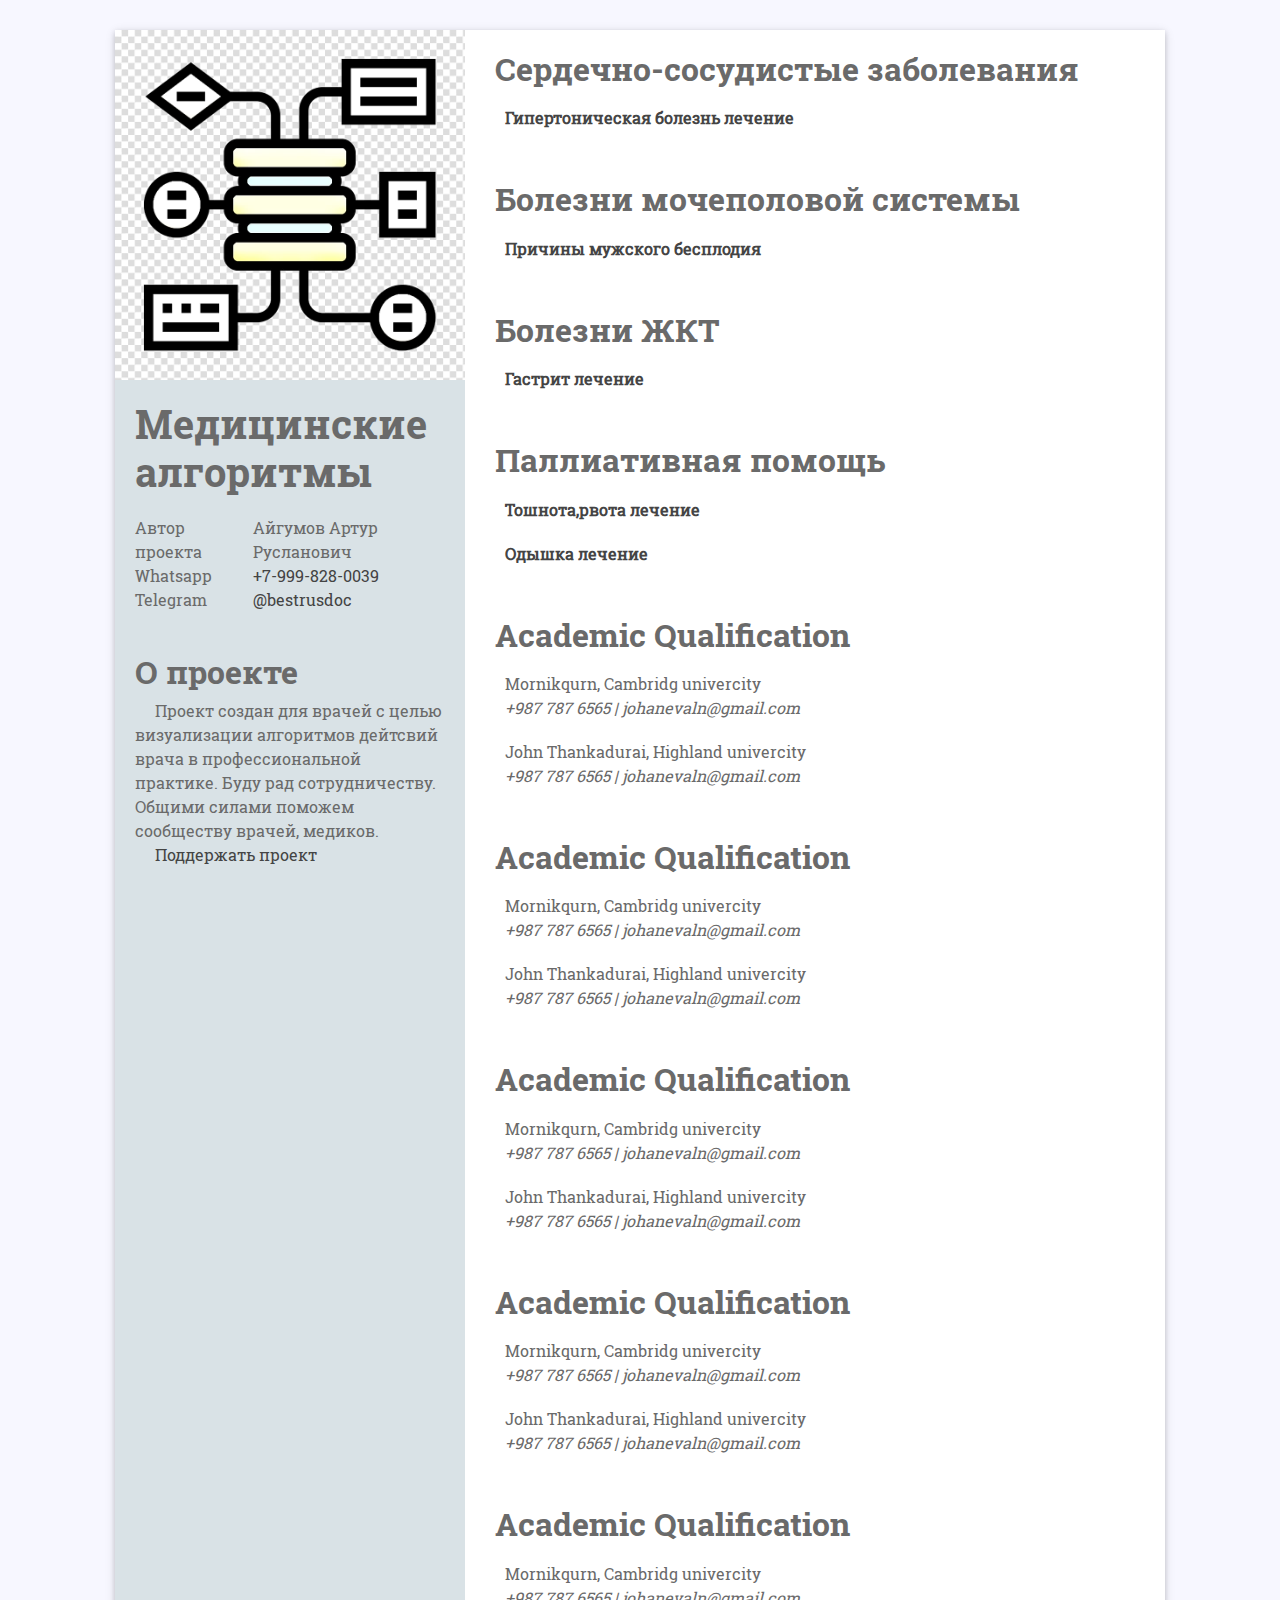
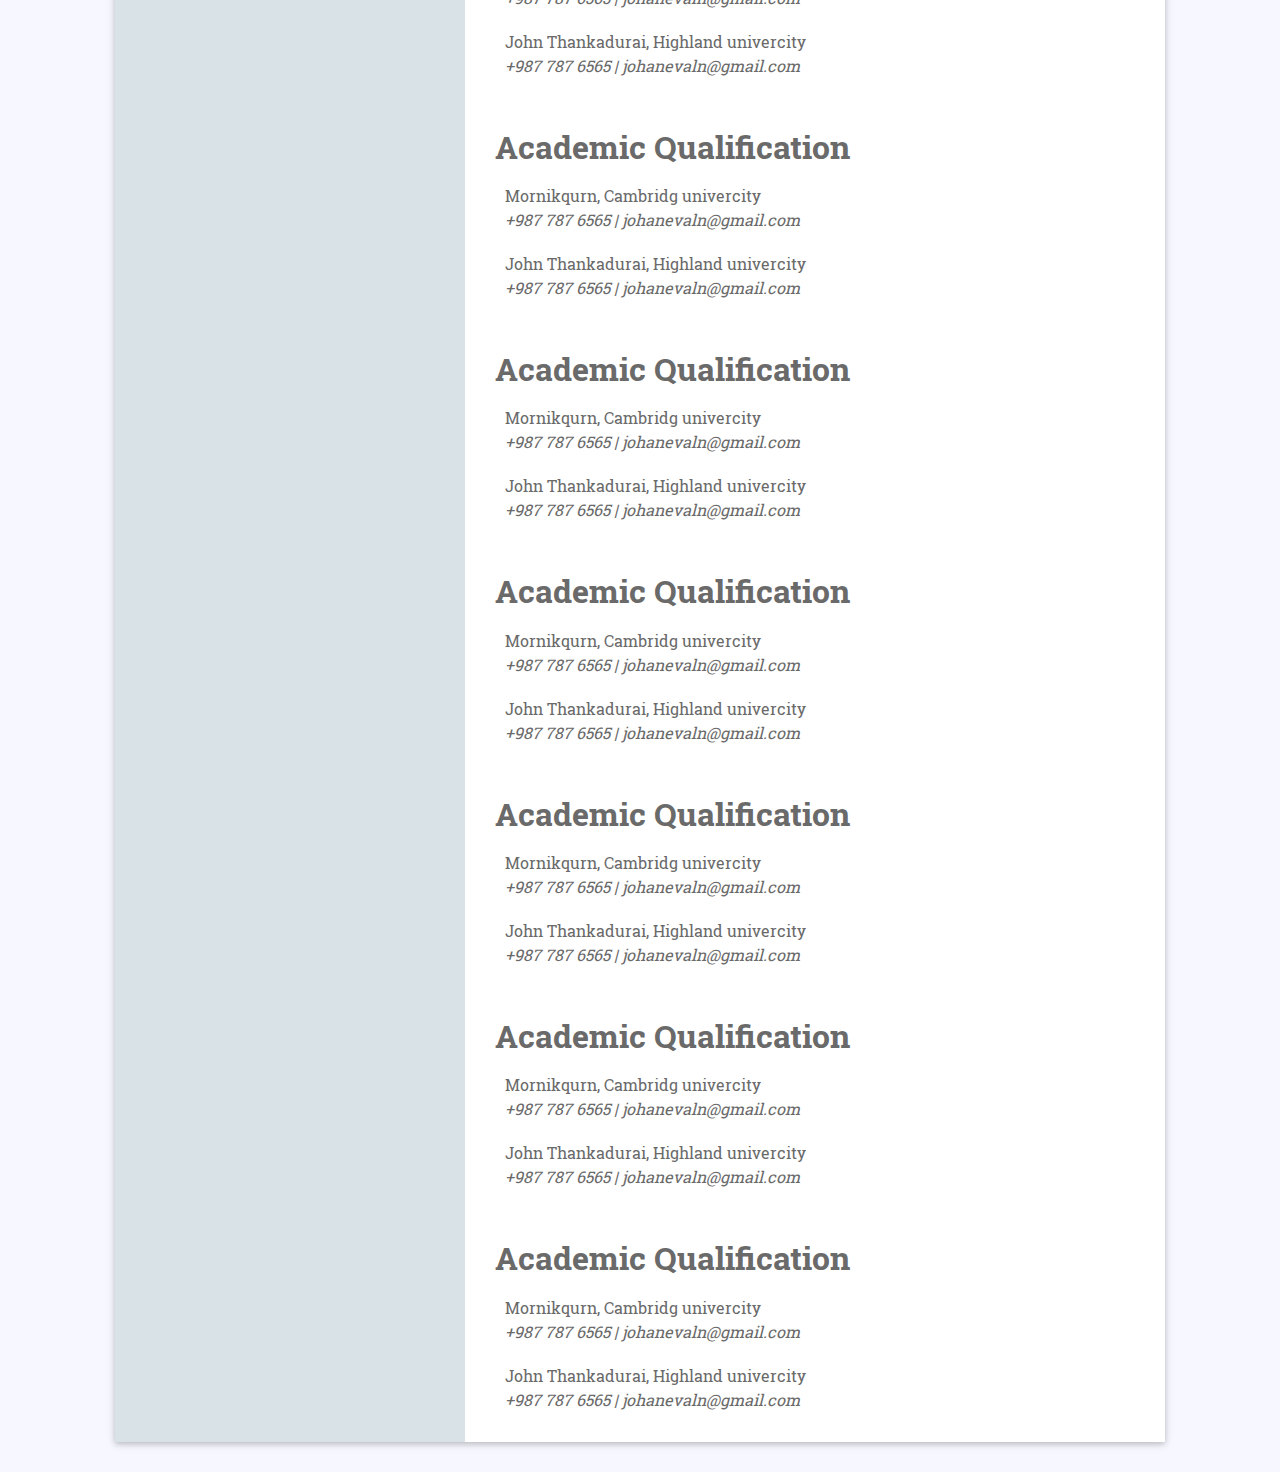
==== commit 1392ade9: "мс" ====
--- a/index.html
+++ b/index.html
@@ -71,6 +71,7 @@
                     <div class="profile">
                         <h2>О проекте</h2>
                         <p>Проект создан для врачей с целью визуализации алгоритмов дейтсвий врача в профессиональной практике. Буду рад сотрудничеству. Общими силами поможем сообществу врачей, медиков.</p>
+                        <p><a href="https://sobe.ru/na/na_razvitie_proekta_medicinskie_algoritmy">Поддержать проект</a></p>
                     </div>
                 </div>
                 <div class="col-lg-8 col-md-7 no-padding">
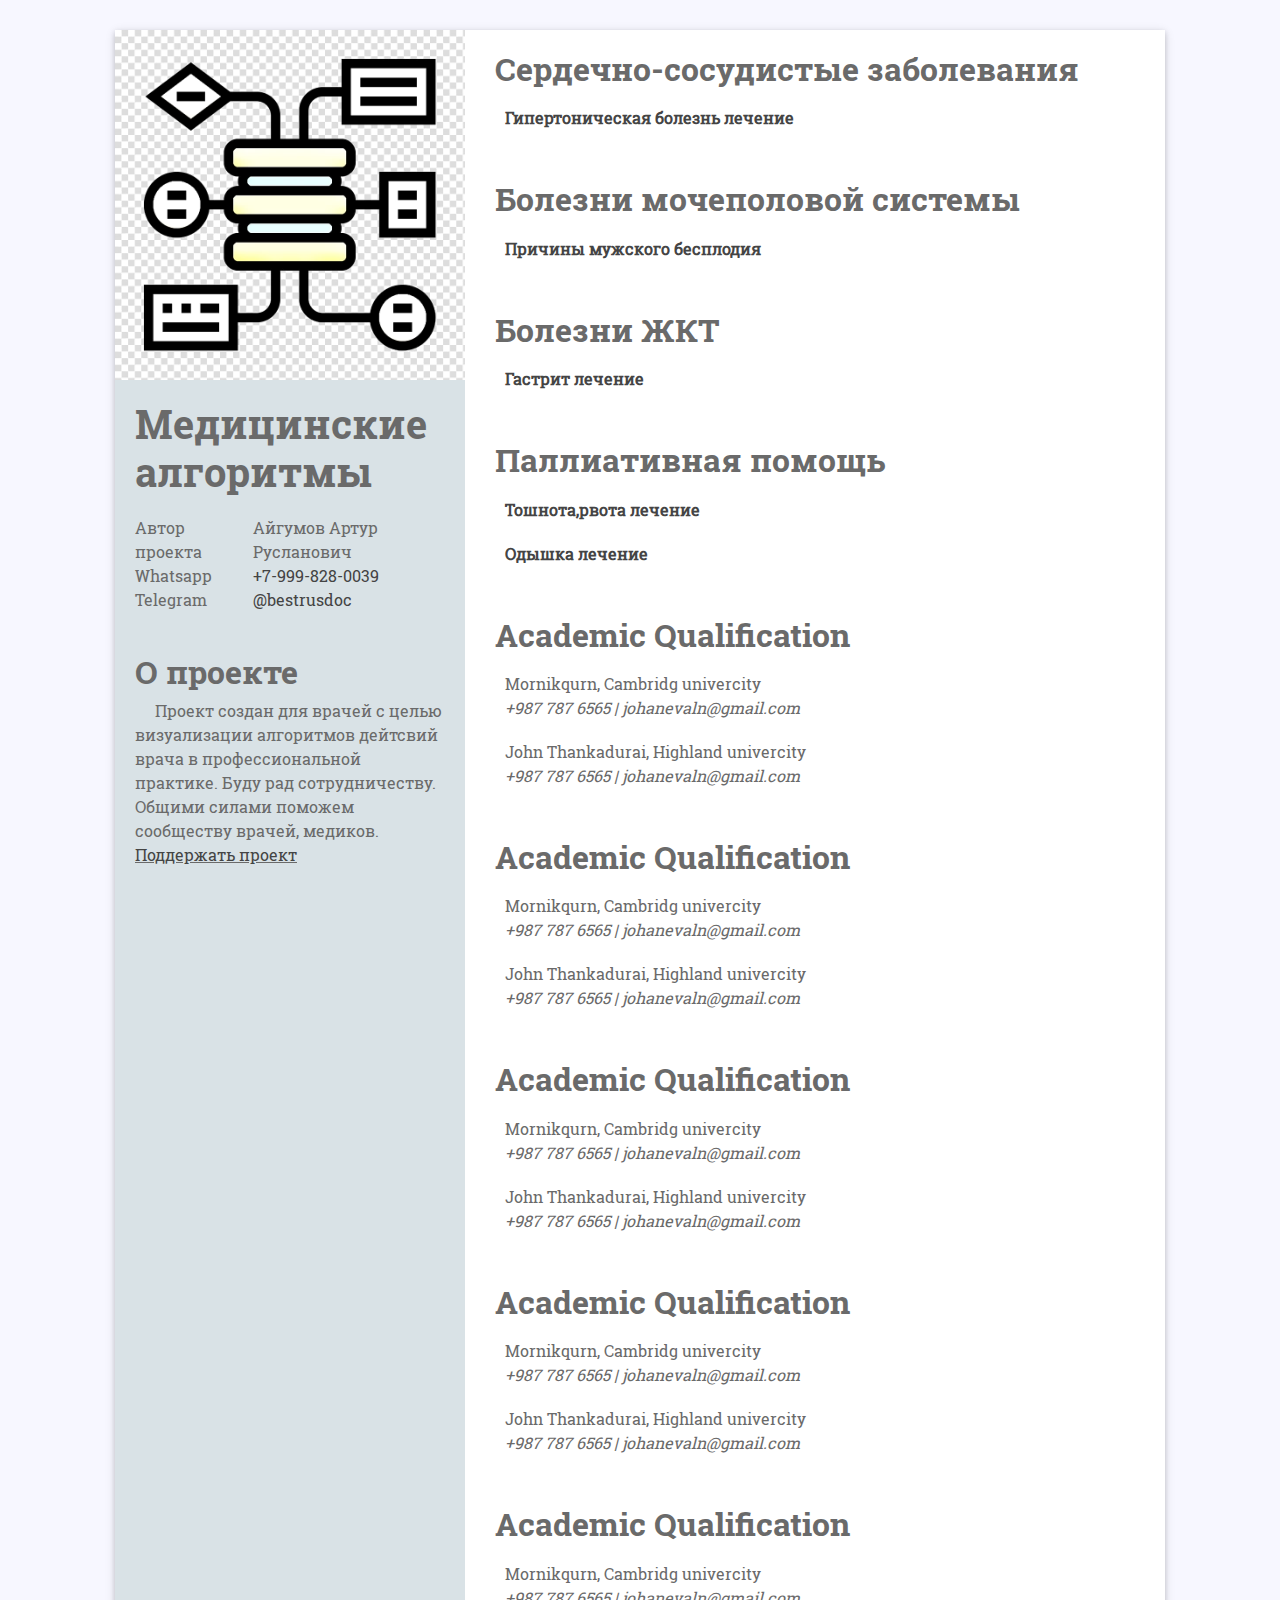
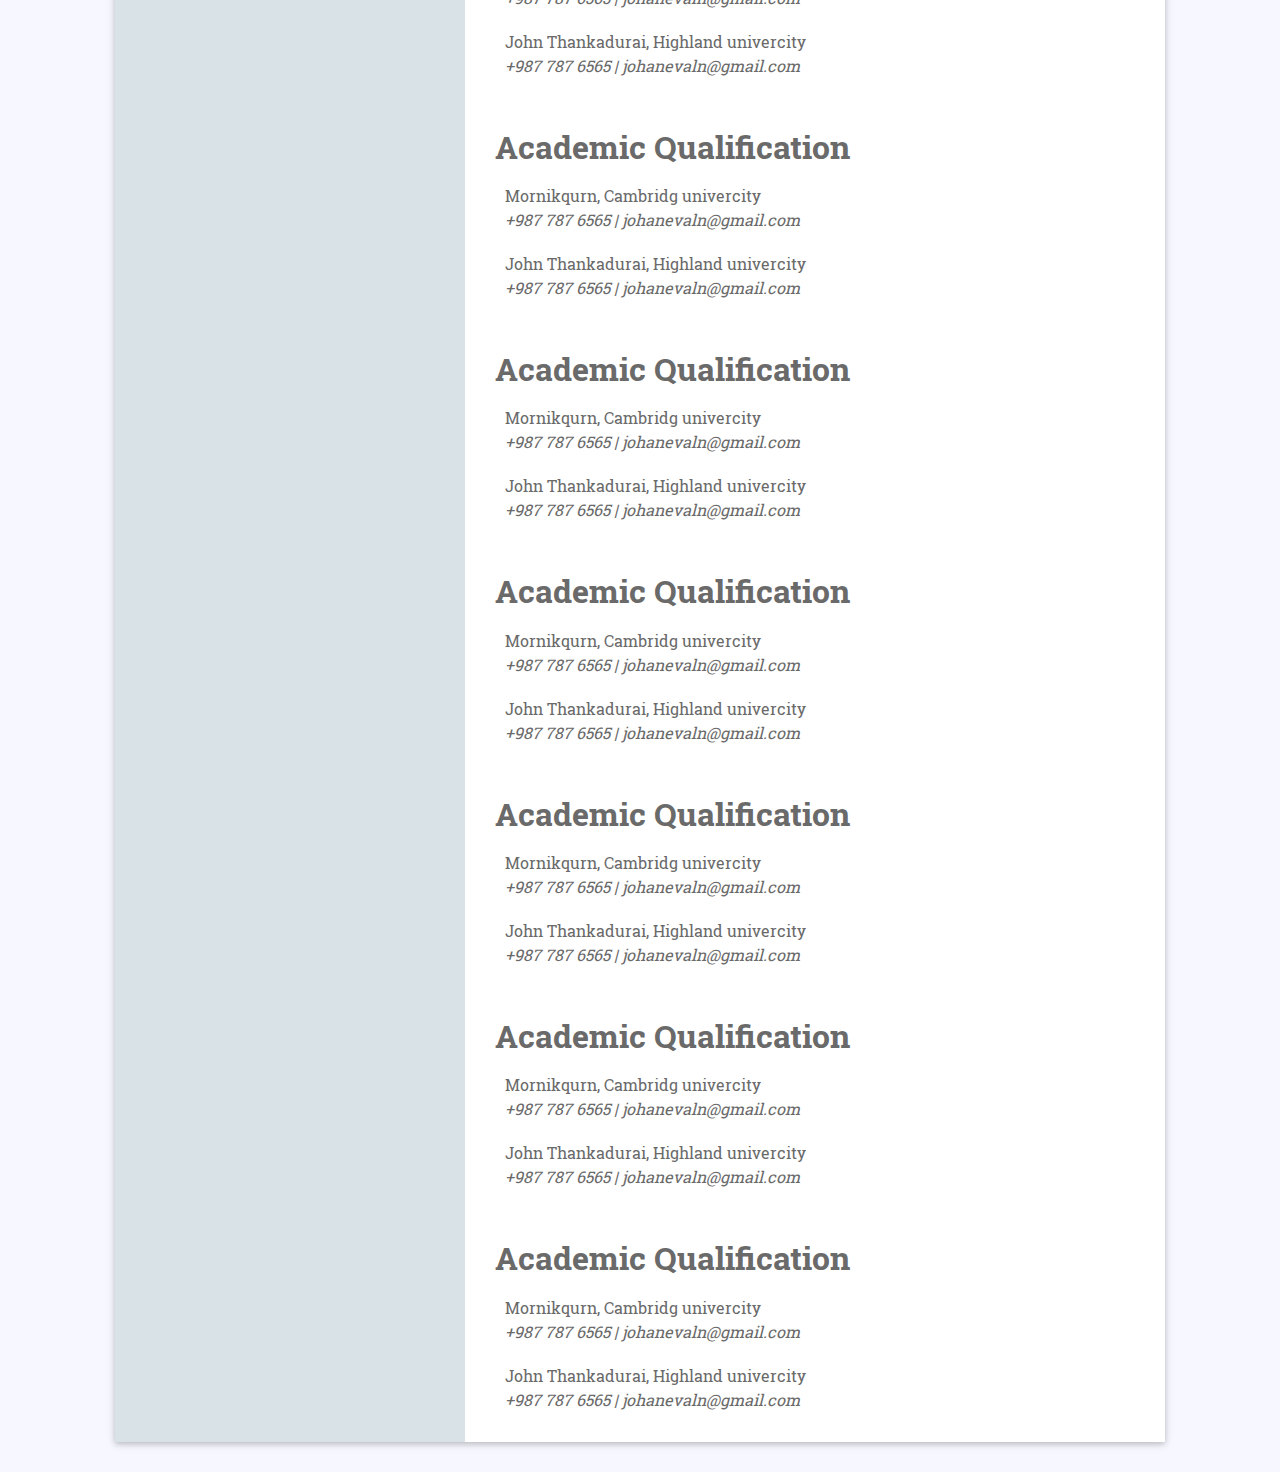
==== commit cd1fbf61: "cvb" ====
--- a/index.html
+++ b/index.html
@@ -71,7 +71,7 @@
                     <div class="profile">
                         <h2>О проекте</h2>
                         <p>Проект создан для врачей с целью визуализации алгоритмов дейтсвий врача в профессиональной практике. Буду рад сотрудничеству. Общими силами поможем сообществу врачей, медиков.</p>
-                        <p><a href="https://sobe.ru/na/na_razvitie_proekta_medicinskie_algoritmy">Поддержать проект</a></p>
+                        <u><a href="https://sobe.ru/na/na_razvitie_proekta_medicinskie_algoritmy">Поддержать проект</a></u>
                     </div>
                 </div>
                 <div class="col-lg-8 col-md-7 no-padding">
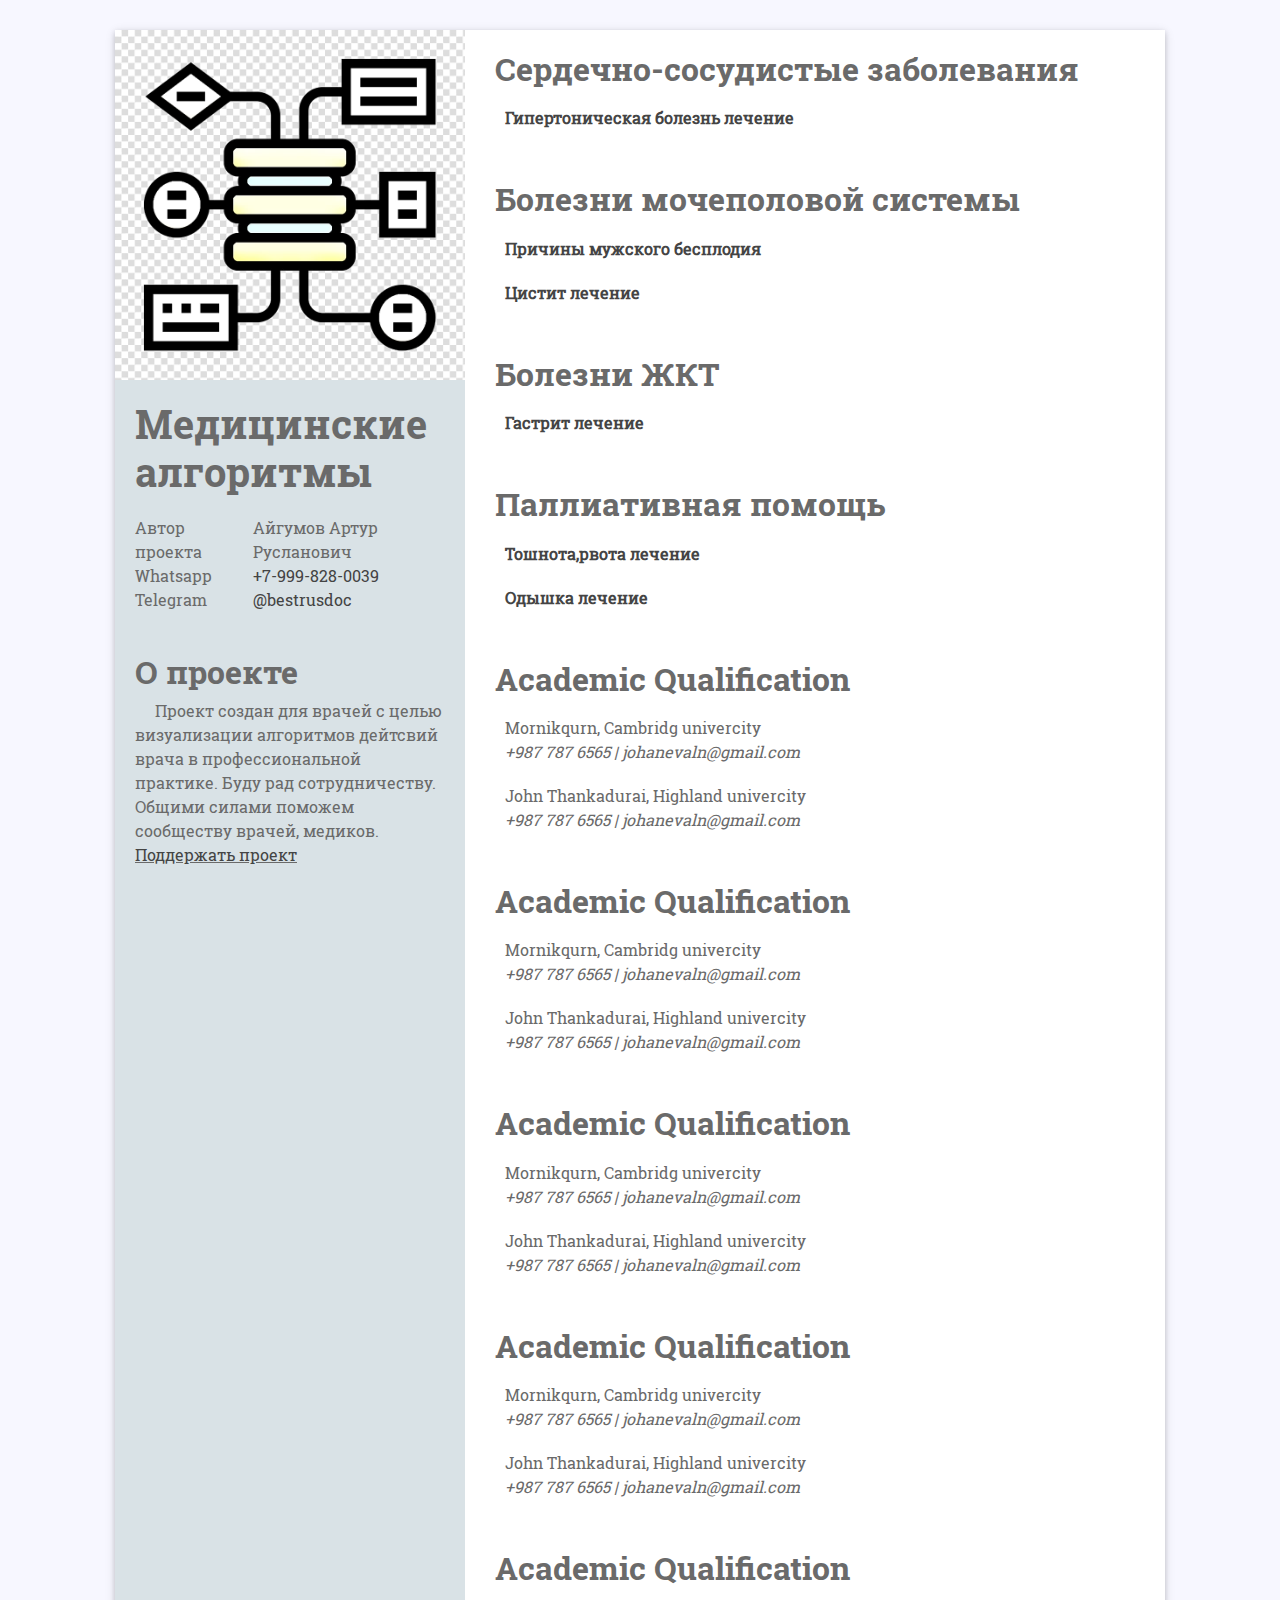
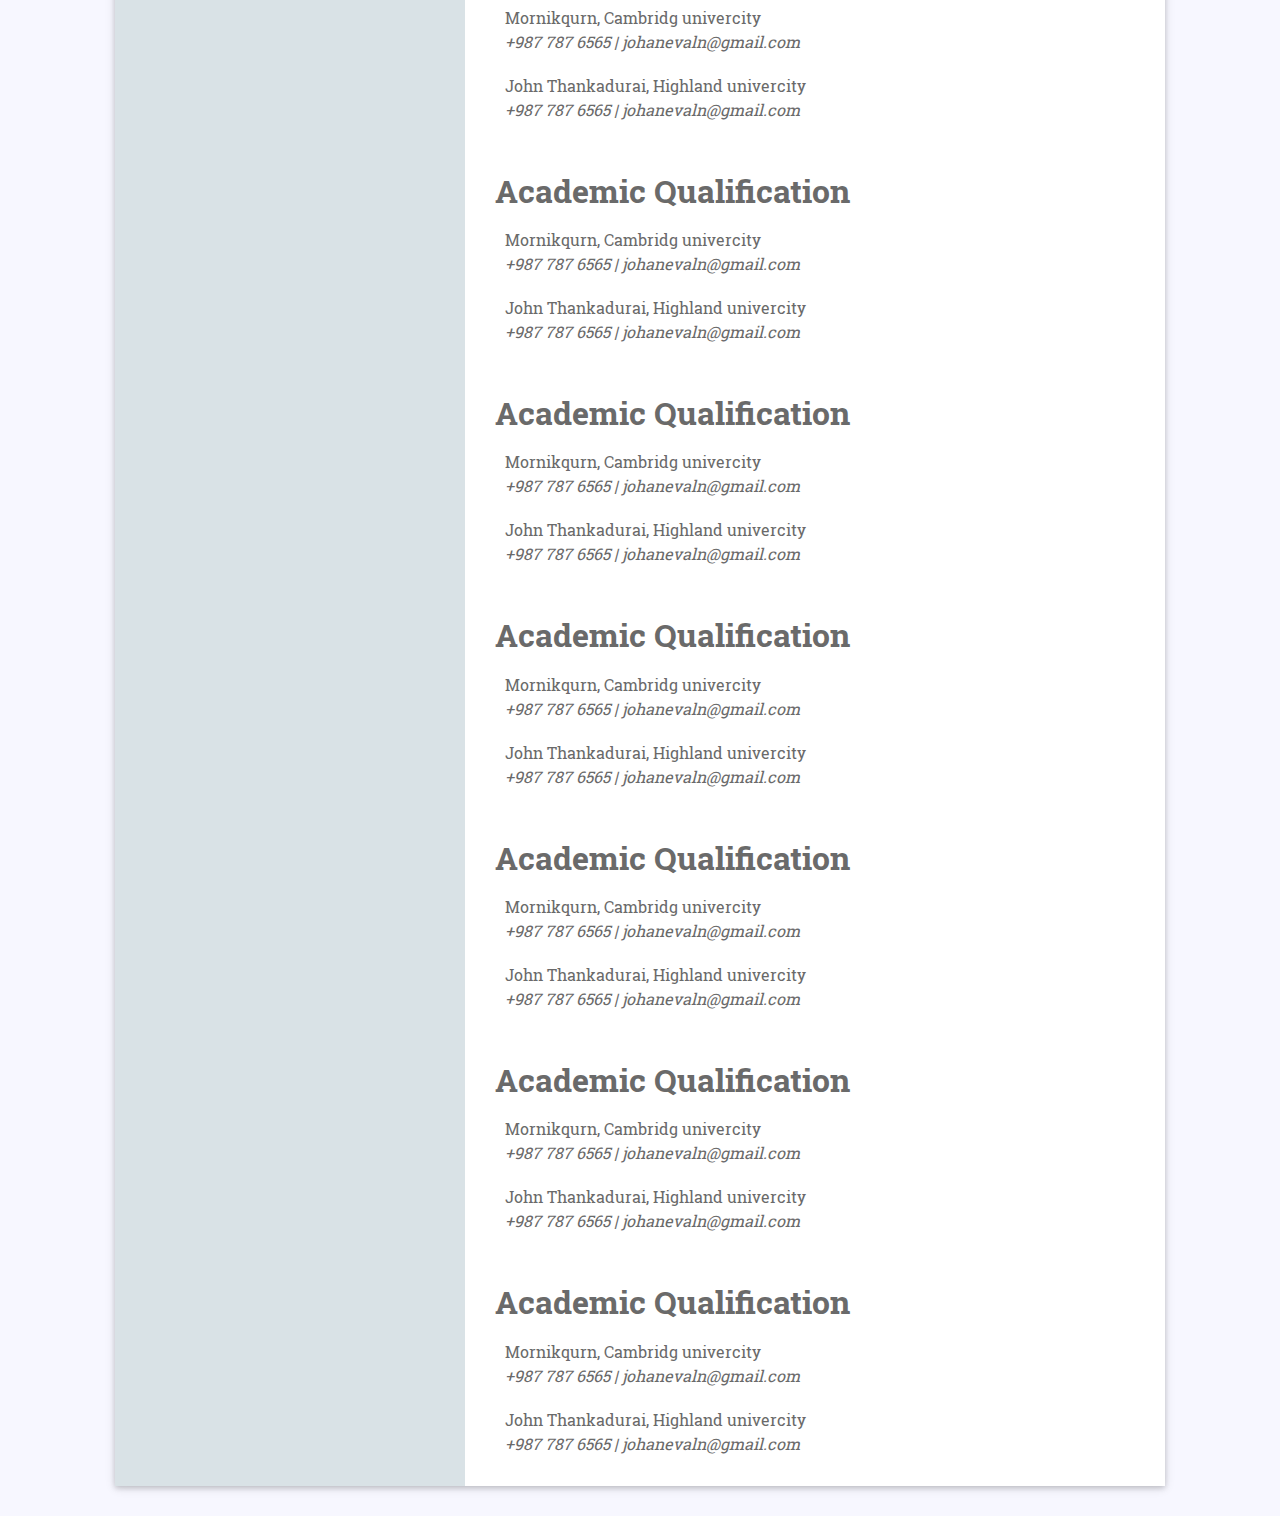
==== commit 5f1d52ca: "смити" ====
--- a/index.html
+++ b/index.html
@@ -87,6 +87,8 @@
                         <ul>
                             <li><b><a href="https://doctormdx.github.io/medical_algoritm/algorithm/male_infertility_ causes.html">Причины мужского бесплодия</a></b>
                             </li>
+                            <li><b><a href="https://doctormdx.github.io/medical_algoritm/algorithm/cystitis_treatment.html">Цистит лечение</a></b>
+                            </li>
                         </ul>
                     </div>
                     <div class="rit-data">
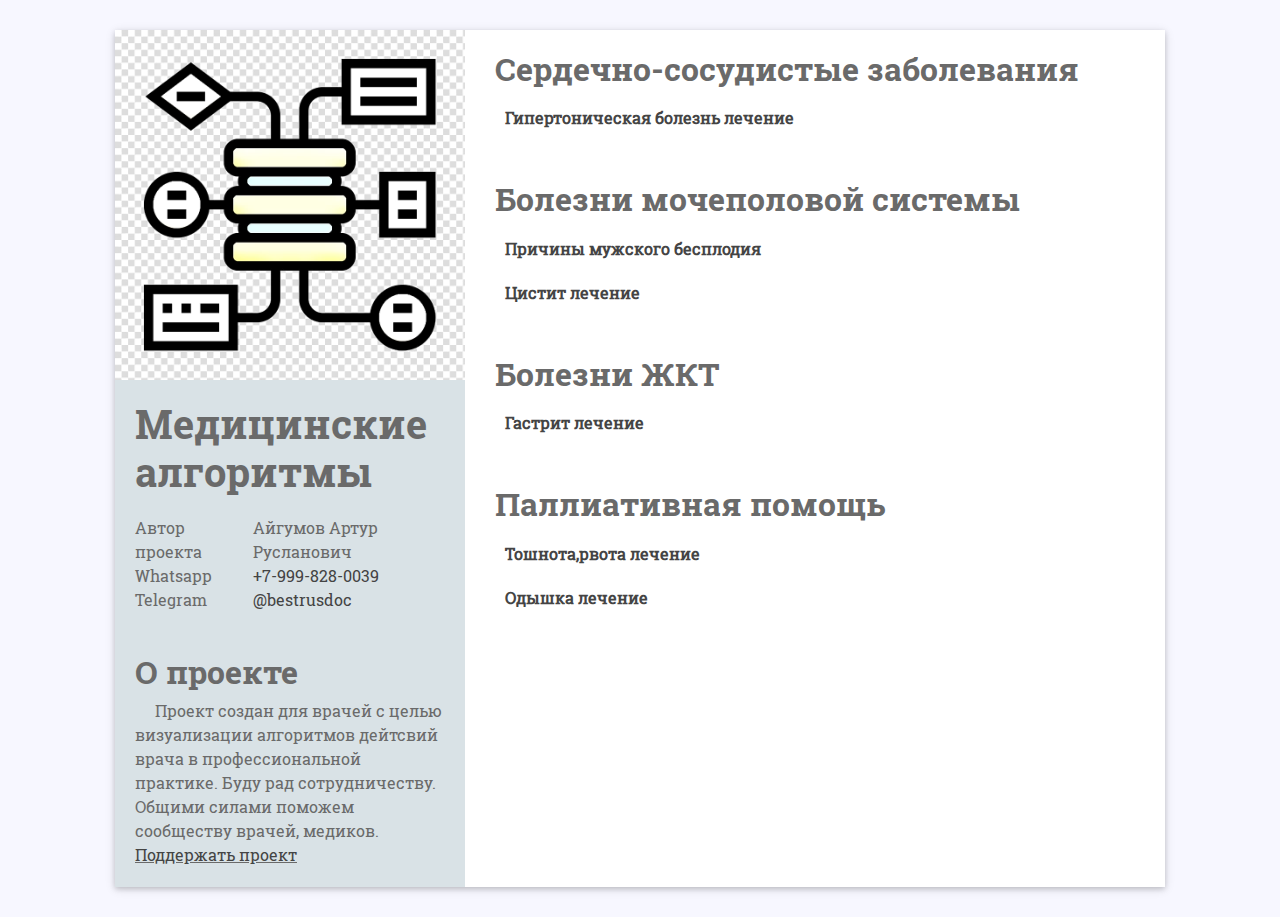
==== commit 889ec256: "2313" ====
--- a/index.html
+++ b/index.html
@@ -106,140 +106,7 @@
                             <li><b><a href="https://doctormdx.github.io/medical_algoritm/algorithm/breathlessness_treatment.html">Одышка лечение</a></b>
                             </li>
                         </ul>
-                    </div>
-                    <div class="rit-data referencess">
-                        <h2>Academic Qualification</h2>
-                        <ul>
-                            <li>
-                                <p>Mornikqurn, Cambridg univercity </p>
-                                <i>+987 787 6565 | johanevaln@gmail.com</i>
-                            </li>
-                             <li>
-                                <p>John Thankadurai, Highland univercity </p>
-                                <i>+987 787 6565 | johanevaln@gmail.com</i>
-                            </li>
-                        </ul>
-                    </div><div class="rit-data referencess">
-                        <h2>Academic Qualification</h2>
-                        <ul>
-                            <li>
-                                <p>Mornikqurn, Cambridg univercity </p>
-                                <i>+987 787 6565 | johanevaln@gmail.com</i>
-                            </li>
-                             <li>
-                                <p>John Thankadurai, Highland univercity </p>
-                                <i>+987 787 6565 | johanevaln@gmail.com</i>
-                            </li>
-                        </ul>
-                    </div><div class="rit-data referencess">
-                        <h2>Academic Qualification</h2>
-                        <ul>
-                            <li>
-                                <p>Mornikqurn, Cambridg univercity </p>
-                                <i>+987 787 6565 | johanevaln@gmail.com</i>
-                            </li>
-                             <li>
-                                <p>John Thankadurai, Highland univercity </p>
-                                <i>+987 787 6565 | johanevaln@gmail.com</i>
-                            </li>
-                        </ul>
-                    </div><div class="rit-data referencess">
-                        <h2>Academic Qualification</h2>
-                        <ul>
-                            <li>
-                                <p>Mornikqurn, Cambridg univercity </p>
-                                <i>+987 787 6565 | johanevaln@gmail.com</i>
-                            </li>
-                             <li>
-                                <p>John Thankadurai, Highland univercity </p>
-                                <i>+987 787 6565 | johanevaln@gmail.com</i>
-                            </li>
-                        </ul>
-                    </div><div class="rit-data referencess">
-                        <h2>Academic Qualification</h2>
-                        <ul>
-                            <li>
-                                <p>Mornikqurn, Cambridg univercity </p>
-                                <i>+987 787 6565 | johanevaln@gmail.com</i>
-                            </li>
-                             <li>
-                                <p>John Thankadurai, Highland univercity </p>
-                                <i>+987 787 6565 | johanevaln@gmail.com</i>
-                            </li>
-                        </ul>
-                    </div><div class="rit-data referencess">
-                        <h2>Academic Qualification</h2>
-                        <ul>
-                            <li>
-                                <p>Mornikqurn, Cambridg univercity </p>
-                                <i>+987 787 6565 | johanevaln@gmail.com</i>
-                            </li>
-                             <li>
-                                <p>John Thankadurai, Highland univercity </p>
-                                <i>+987 787 6565 | johanevaln@gmail.com</i>
-                            </li>
-                        </ul>
-                    </div><div class="rit-data referencess">
-                        <h2>Academic Qualification</h2>
-                        <ul>
-                            <li>
-                                <p>Mornikqurn, Cambridg univercity </p>
-                                <i>+987 787 6565 | johanevaln@gmail.com</i>
-                            </li>
-                             <li>
-                                <p>John Thankadurai, Highland univercity </p>
-                                <i>+987 787 6565 | johanevaln@gmail.com</i>
-                            </li>
-                        </ul>
-                    </div><div class="rit-data referencess">
-                        <h2>Academic Qualification</h2>
-                        <ul>
-                            <li>
-                                <p>Mornikqurn, Cambridg univercity </p>
-                                <i>+987 787 6565 | johanevaln@gmail.com</i>
-                            </li>
-                             <li>
-                                <p>John Thankadurai, Highland univercity </p>
-                                <i>+987 787 6565 | johanevaln@gmail.com</i>
-                            </li>
-                        </ul>
-                    </div><div class="rit-data referencess">
-                        <h2>Academic Qualification</h2>
-                        <ul>
-                            <li>
-                                <p>Mornikqurn, Cambridg univercity </p>
-                                <i>+987 787 6565 | johanevaln@gmail.com</i>
-                            </li>
-                             <li>
-                                <p>John Thankadurai, Highland univercity </p>
-                                <i>+987 787 6565 | johanevaln@gmail.com</i>
-                            </li>
-                        </ul>
-                    </div><div class="rit-data referencess">
-                        <h2>Academic Qualification</h2>
-                        <ul>
-                            <li>
-                                <p>Mornikqurn, Cambridg univercity </p>
-                                <i>+987 787 6565 | johanevaln@gmail.com</i>
-                            </li>
-                             <li>
-                                <p>John Thankadurai, Highland univercity </p>
-                                <i>+987 787 6565 | johanevaln@gmail.com</i>
-                            </li>
-                        </ul>
-                    </div><div class="rit-data referencess">
-                        <h2>Academic Qualification</h2>
-                        <ul>
-                            <li>
-                                <p>Mornikqurn, Cambridg univercity </p>
-                                <i>+987 787 6565 | johanevaln@gmail.com</i>
-                            </li>
-                             <li>
-                                <p>John Thankadurai, Highland univercity </p>
-                                <i>+987 787 6565 | johanevaln@gmail.com</i>
-                            </li>
-                        </ul>
-                    </div>
+                    </div>                  
                 </div>
             </div>
         </div>
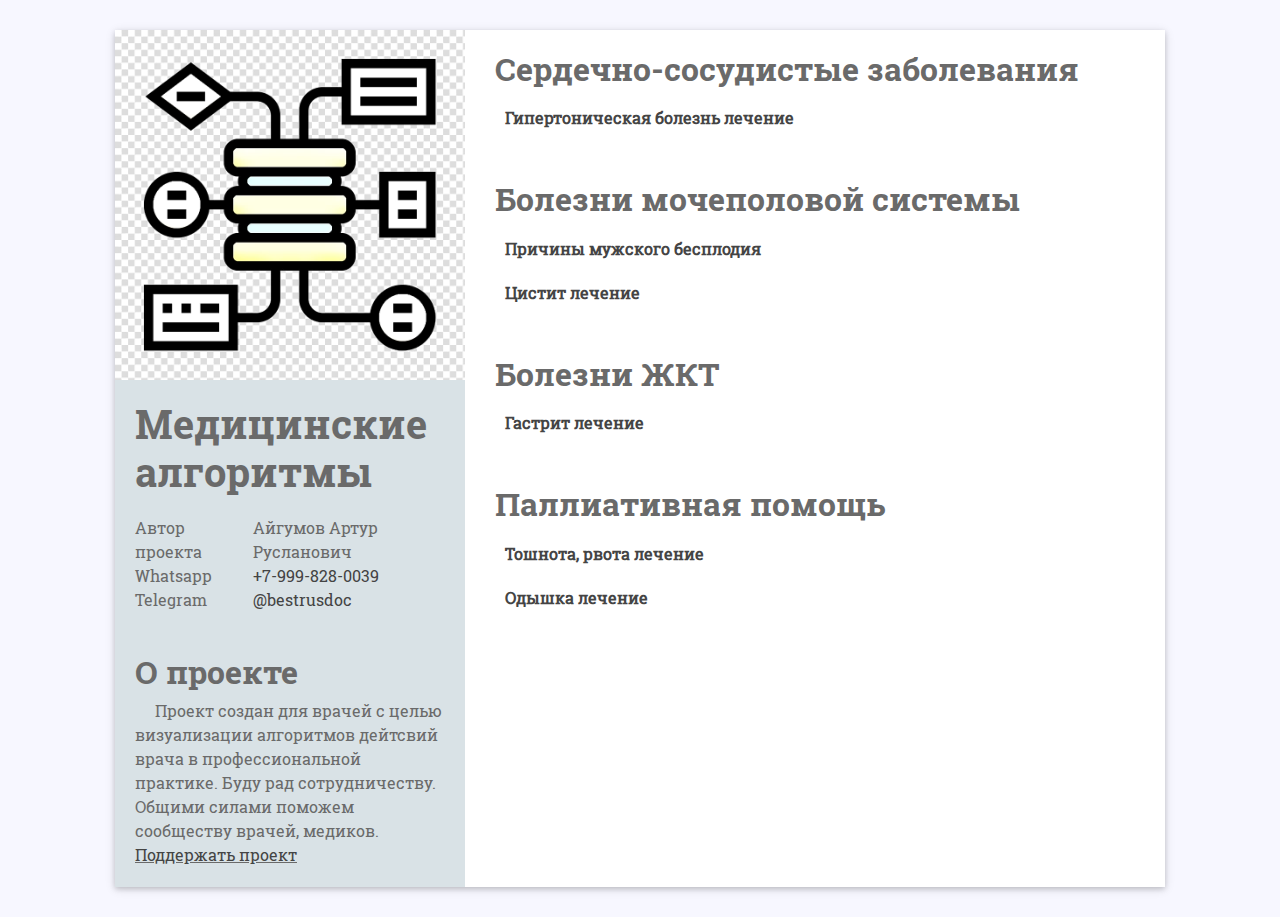
==== commit 6a674192: "смм" ====
--- a/index.html
+++ b/index.html
@@ -101,7 +101,7 @@
                     <div class="rit-data">
                         <h2>Паллиативная помощь</h2>
                         <ul>
-                            <li><b><a href="https://doctormdx.github.io/medical_algoritm/algorithm/nausea_ vomiting_treatment.html">Тошнота,рвота лечение</a></b>
+                            <li><b><a href="https://doctormdx.github.io/medical_algoritm/algorithm/nausea_ vomiting_treatment.html">Тошнота, рвота лечение</a></b>
                             </li>
                             <li><b><a href="https://doctormdx.github.io/medical_algoritm/algorithm/breathlessness_treatment.html">Одышка лечение</a></b>
                             </li>
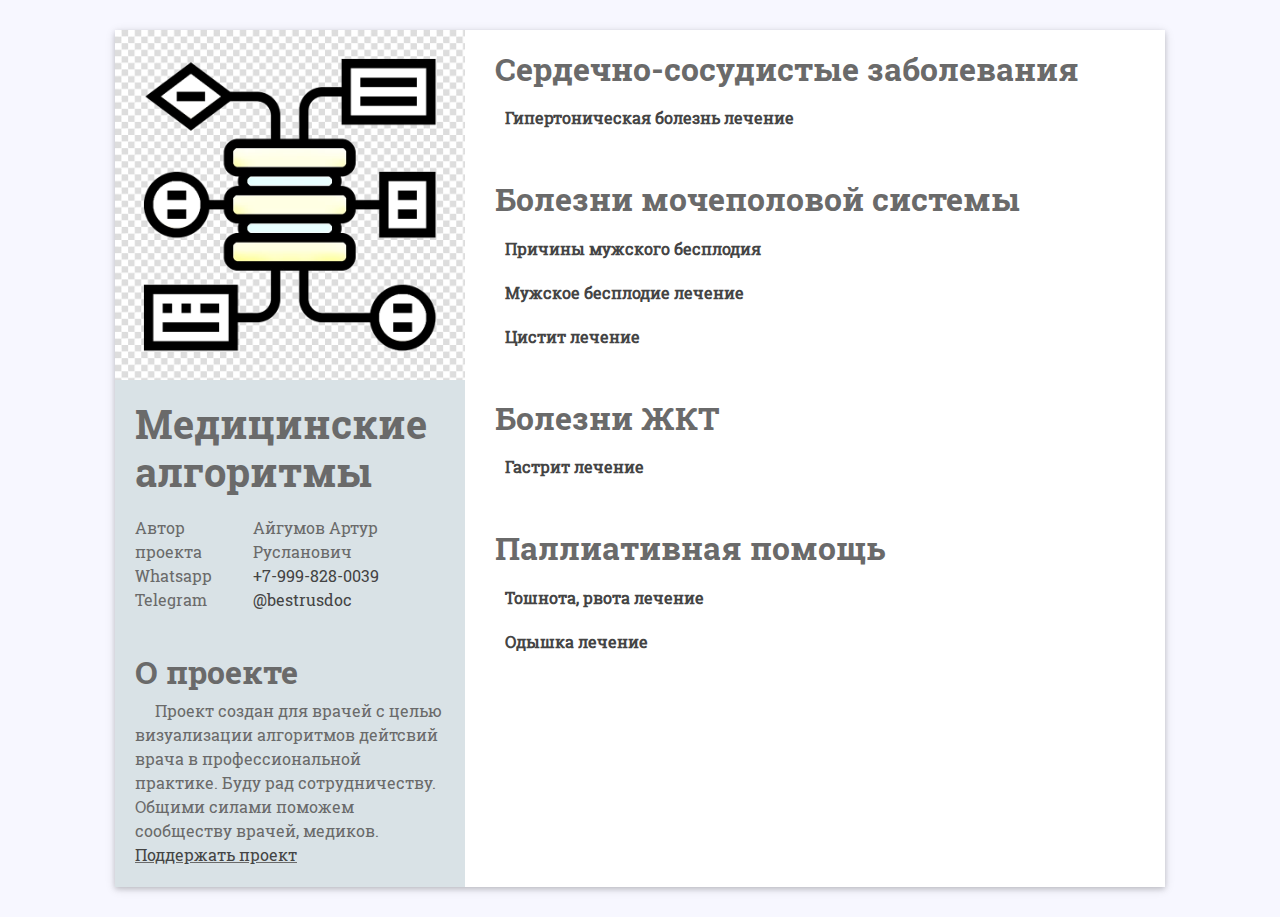
==== commit cb633a9a: "сми" ====
--- a/index.html
+++ b/index.html
@@ -87,6 +87,8 @@
                         <ul>
                             <li><b><a href="https://doctormdx.github.io/medical_algoritm/algorithm/male_infertility_ causes.html">Причины мужского бесплодия</a></b>
                             </li>
+                            <li><b><a href="https://doctormdx.github.io/medical_algoritm/algorithm/male_infertility_treatment.html">Мужское бесплодие лечение</a></b>
+                            </li>
                             <li><b><a href="https://doctormdx.github.io/medical_algoritm/algorithm/cystitis_treatment.html">Цистит лечение</a></b>
                             </li>
                         </ul>
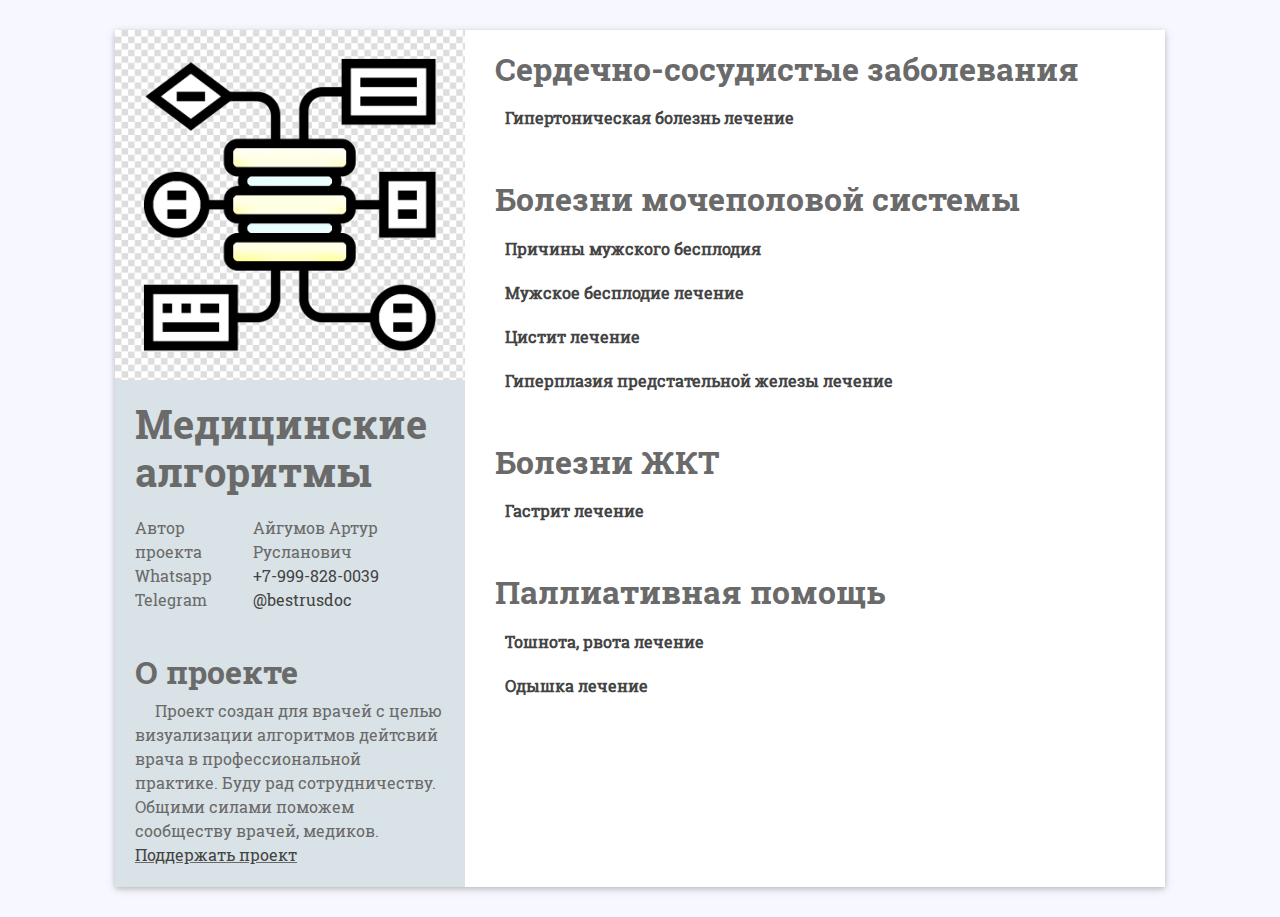
==== commit ec5df4fb: "мииы" ====
--- a/index.html
+++ b/index.html
@@ -91,6 +91,8 @@
                             </li>
                             <li><b><a href="https://doctormdx.github.io/medical_algoritm/algorithm/cystitis_treatment.html">Цистит лечение</a></b>
                             </li>
+                            <li><b><a href="https://doctormdx.github.io/medical_algoritm/algorithm/benign_prostatic_hyperplasia_treatment.html">Гиперплазия предстательной железы лечение</a></b>
+                            </li>
                         </ul>
                     </div>
                     <div class="rit-data">
